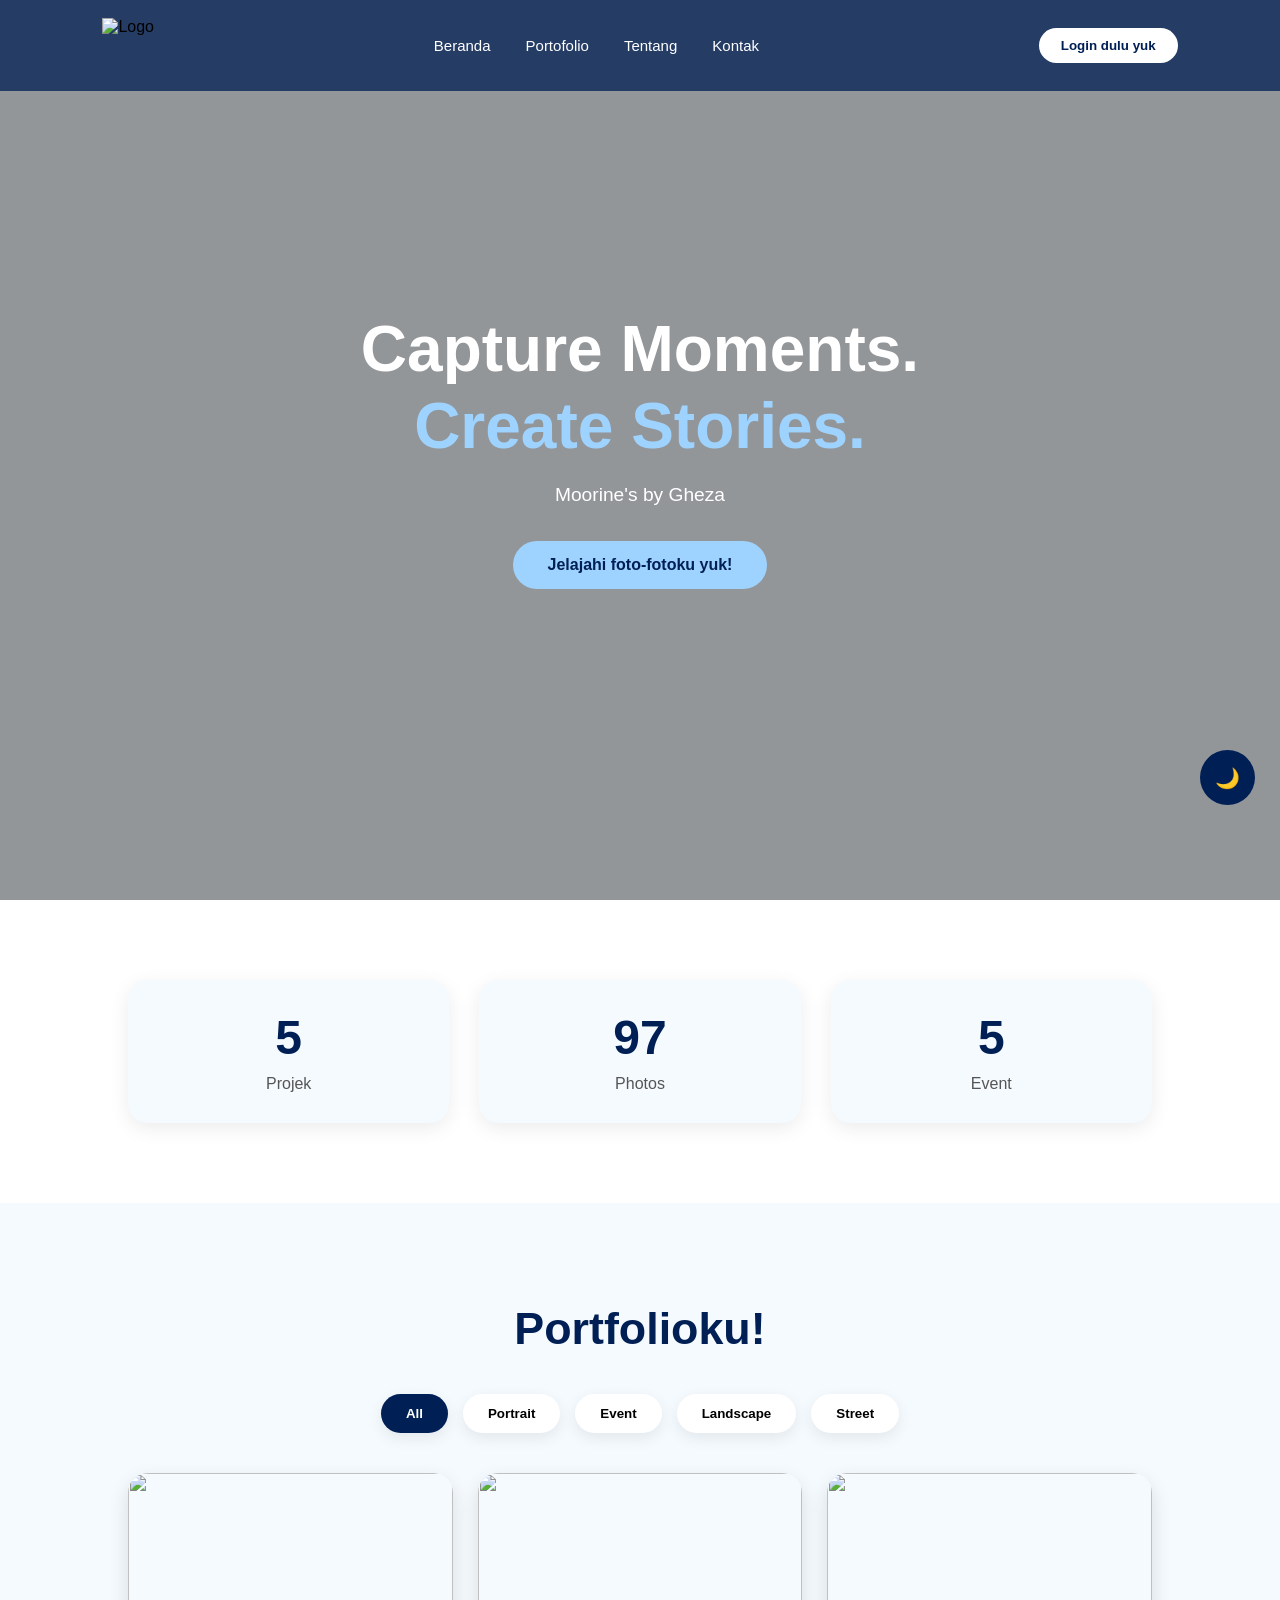
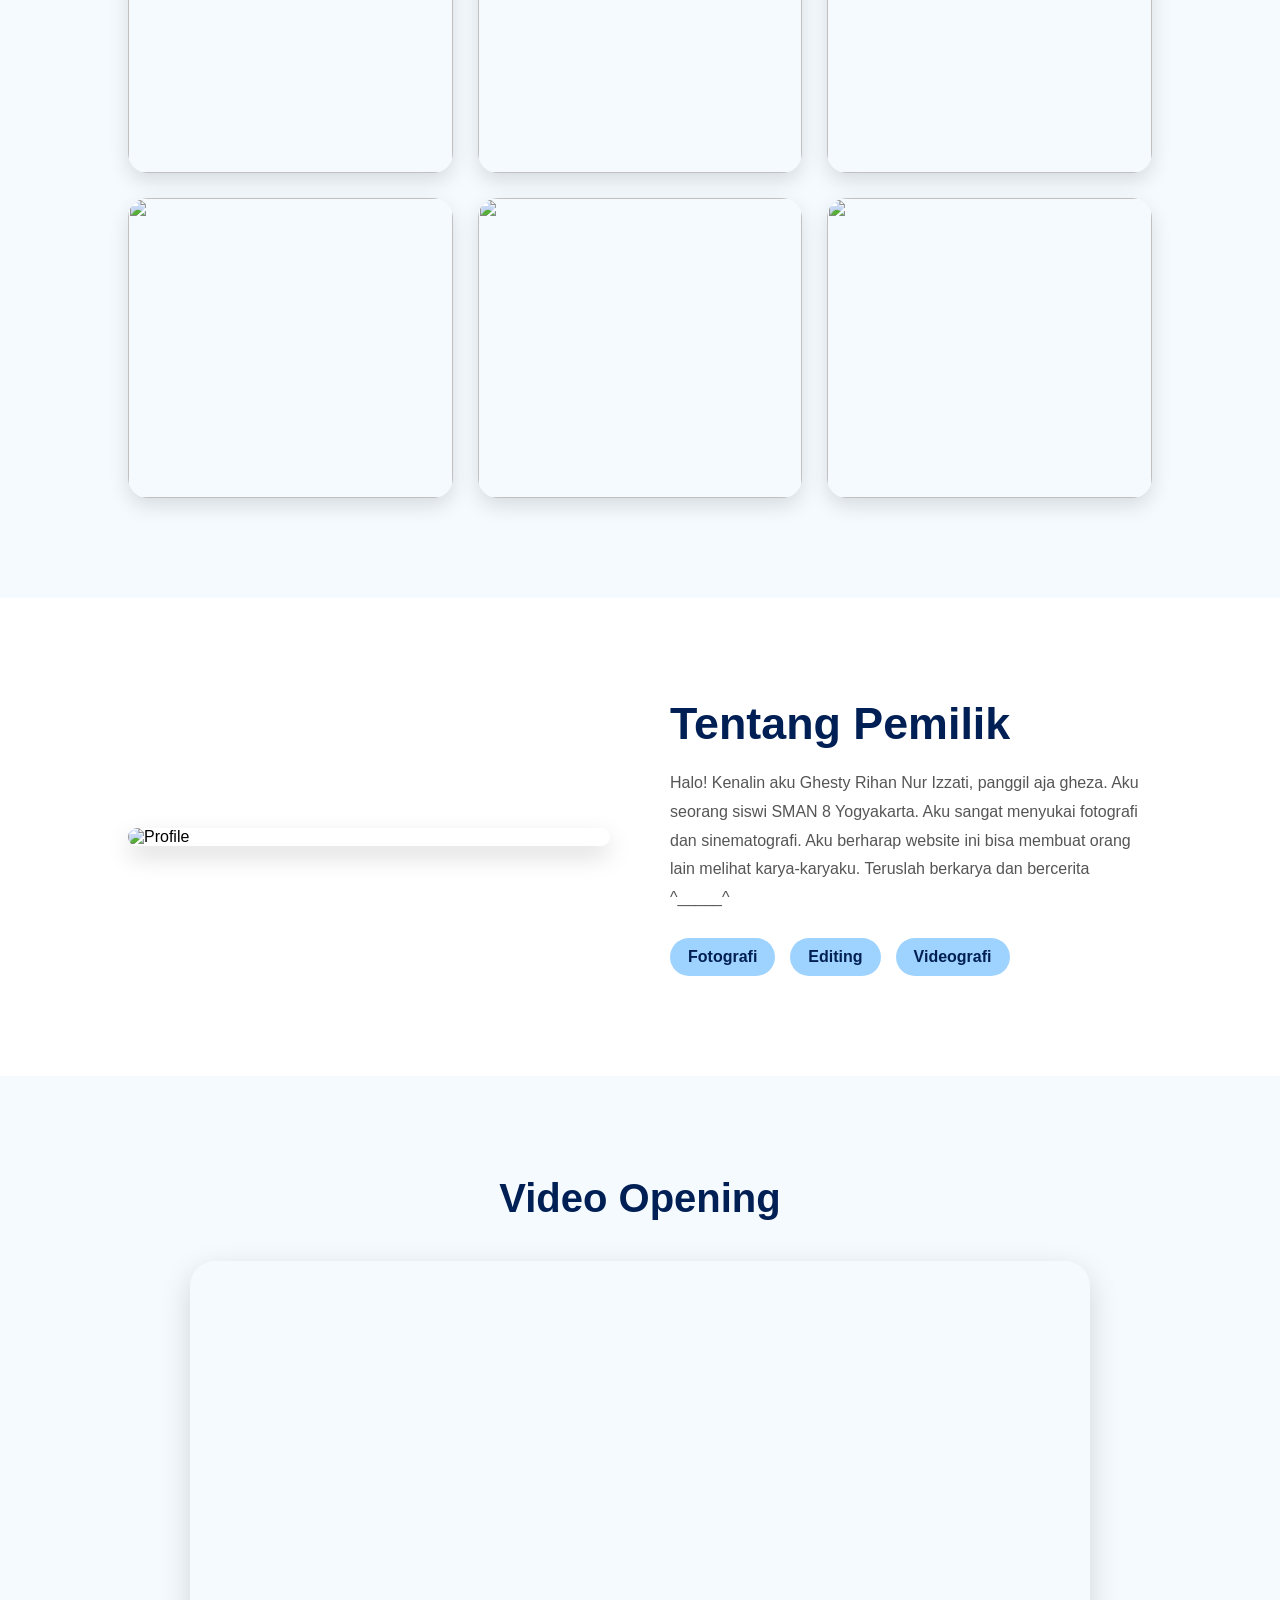
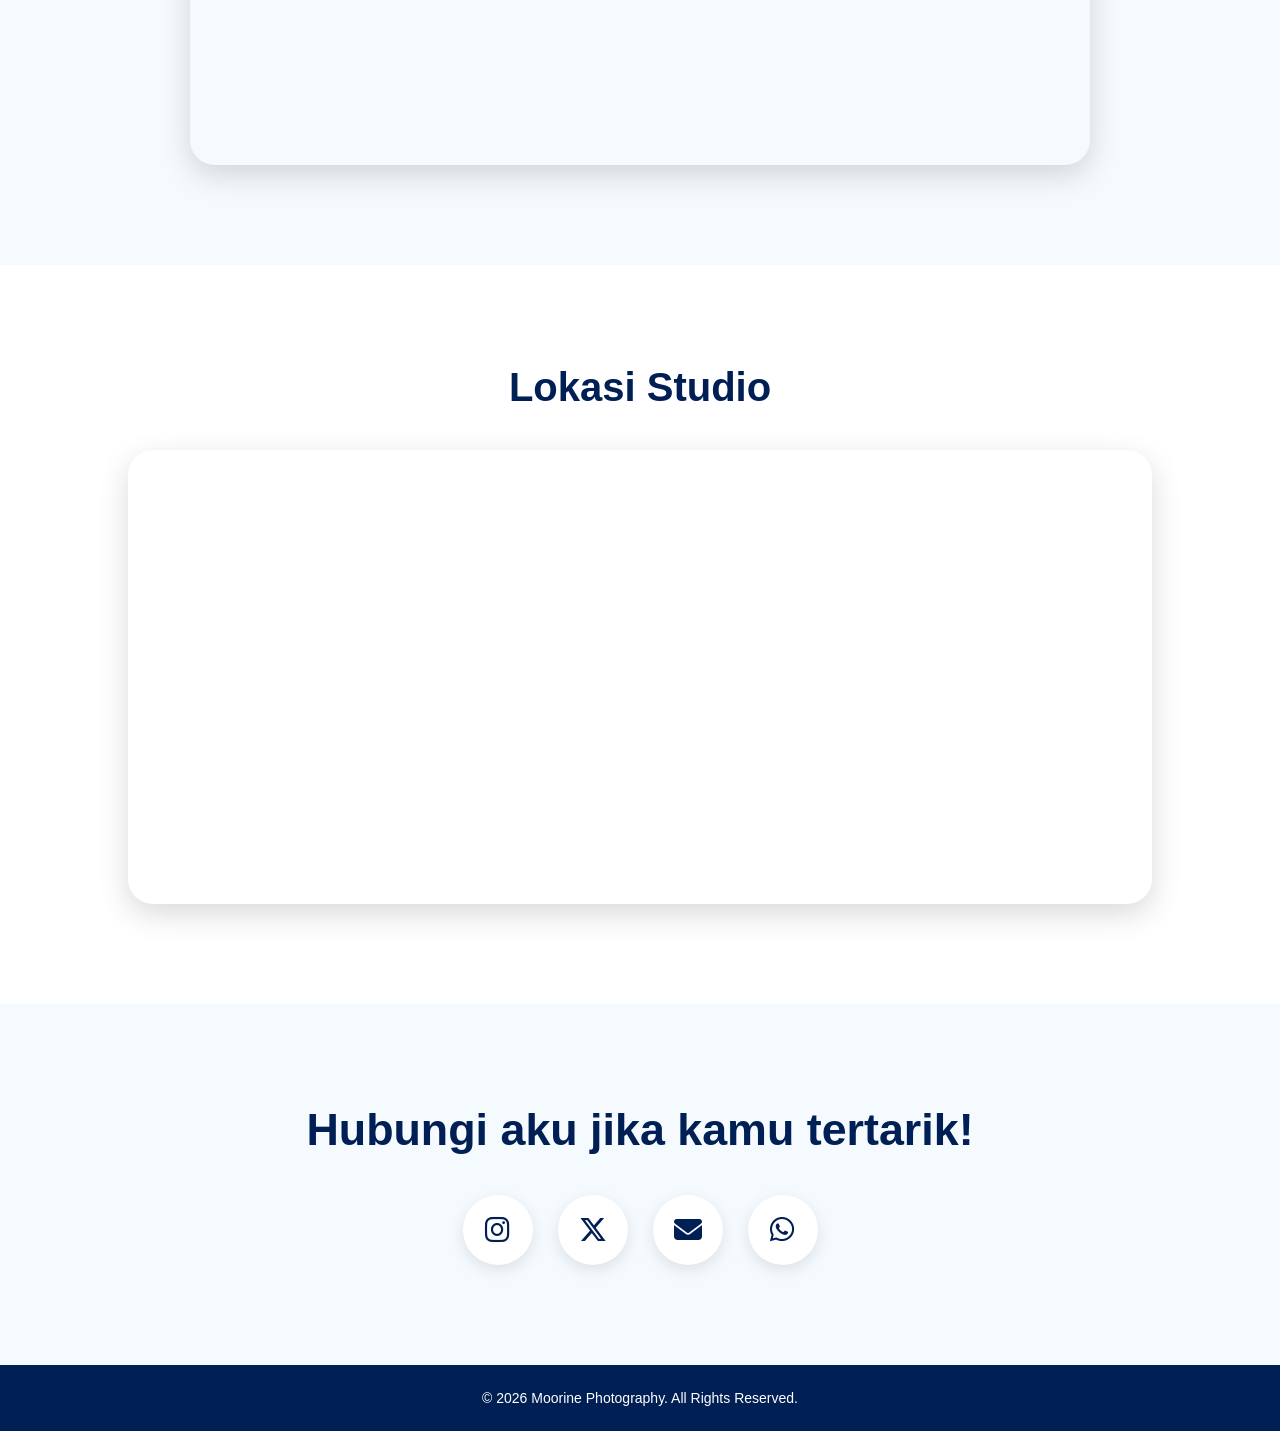
==== index.html @ 690220bd "Update index.html" ====
<!DOCTYPE html>
<html lang="id">

<head>

<meta charset="UTF-8">
<meta name="viewport" content="width=device-width, initial-scale=1.0">

<title>Moorine Photography Portfolio</title>

<link rel="stylesheet" href="style.css">

<link rel="stylesheet"
href="https://cdnjs.cloudflare.com/ajax/libs/font-awesome/6.5.1/css/all.min.css">

</head>

<body>

<!-- NAVBAR -->

<nav class="navbar">

    <div class="logo">

        <img src="assets/logo.png" alt="Logo">

    </div>

    <ul class="nav-links">

        <li><a href="#home">Beranda</a></li>
        <li><a href="#portfolio">Portofolio</a></li>
        <li><a href="#about">Tentang</a></li>
        <li><a href="#contact">Kontak</a></li>

    </ul>

    <div id="authArea">

        <button onclick="goLogin()" class="login-btn">
            Login dulu yuk
        </button>

    </div>

</nav>

<!-- HERO -->

<section id="home" class="hero">

    <div class="hero-overlay"></div>

    <div class="hero-content">

        <h1>
            Capture Moments.
            <span>Create Stories.</span>
        </h1>

        <p>
            Moorine's by Gheza
        </p>

        <a href="#portfolio" class="hero-btn">
            Jelajahi foto-fotoku yuk!
        </a>

    </div>

</section>

<!-- STATS -->

<section class="stats">

    <div class="stat-box">

        <h2 class="counter" data-target="5">
            5
        </h2>

        <p>Projek</p>

    </div>

    <div class="stat-box">

        <h2 class="counter" data-target="100">
            0
        </h2>

        <p>Photos</p>

    </div>

    <div class="stat-box">

        <h2 class="counter" data-target="5">
            0
        </h2>

        <p>Event</p>

    </div>

</section>

<!-- PORTFOLIO -->

<section id="portfolio" class="portfolio">

    <h2>Portfolioku!</h2>

    <div class="filter-buttons">

        <button class="filter-btn active">
            All
        </button>

        <button class="filter-btn">
            Portrait
        </button>

        <button class="filter-btn">
            Event
        </button>

        <button class="filter-btn">
            Landscape
        </button>

        <button class="filter-btn">
            Street
        </button>

    </div>

    <div class="gallery">

        <img src="assets/foto1.jpg" alt="">
        <img src="assets/foto2.jpg" alt="">
        <img src="assets/foto3.jpg" alt="">
        <img src="assets/foto4.jpg" alt="">
        <img src="assets/foto5.jpg" alt="">
        <img src="assets/foto6.jpg" alt="">

    </div>

</section>

<!-- ABOUT -->

<section id="about" class="about">

    <div class="about-image">

        <img src="assets/profile.jpg" alt="Profile">

    </div>

    <div class="about-content">

        <h2>Tentang Pemilik</h2>

        <p>
            Halo! Kenalin aku Ghesty Rihan Nur Izzati, panggil aja gheza. Aku seorang siswi SMAN 8 Yogyakarta. Aku sangat menyukai fotografi dan sinematografi. Aku berharap website ini bisa membuat orang lain melihat karya-karyaku. Teruslah berkarya dan bercerita ^_____^

        </p>

        <div class="skills">

            <span>Fotografi</span>
            <span>Editing</span>
            <span>Videografi</span>

        </div>

    </div>

</section>

<!-- VIDEO -->

<section class="youtube">

    <h2>Video Opening</h2>

    <div class="video-container">

        <iframe src="https://www.youtube.com/embed/SgK2XySnzjw?si=7cdfc1fZIxVfjutD"
        title="Youtube"
        allowfullscreen>
        </iframe>

    </div>

</section>

<!-- MAP -->

<section class="maps">

    <h2>Lokasi Studio</h2>

    <div class="map-container">

        <iframe
      src="https://www.google.com/maps/embed?pb=!1m18!1m12!1m3!1d3953.2736703508735!2d110.37793397357987!3d-7.76077377696367!2m3!1f0!2f0!3f0!3m2!1i1024!2i768!4f13.1!3m3!1m2!1s0x2e7a5985081fdbb3%3A0x64423251ddd8294c!2sDOSS%20Jogja!5e0!3m2!1sen!2sid!4v1779979077614!5m2!1sen!2sid"
      loading="lazy">
        </iframe>

    </div>

</section>

<!-- CONTACT -->

<section id="contact" class="contact">

    <h2>Hubungi aku jika kamu tertarik!</h2>

    <div class="social-links">

        <a href="https://instagram.com/ghes2z"
        target="_blank">

            <i class="fab fa-instagram"></i>

        </a>

        <a href="https://twitter.com/ghes2z"
        target="_blank">

            <i class="fab fa-x-twitter"></i>

        </a>

        <a href="mailto:gegeworks16@gmail.com">

            <i class="fas fa-envelope"></i>

        </a>

        <a href="https://wa.me/6285701761538"
        target="_blank">

            <i class="fab fa-whatsapp"></i>

        </a>

    </div>

</section>

<!-- FOOTER -->

<footer>

    <p>

        © 2026 Moorine Photography.
        All Rights Reserved.

    </p>

</footer>

<!-- LIGHTBOX -->

<div class="lightbox">

    <span class="close-lightbox">&times;</span>

    <img class="lightbox-img">

</div>

<script src="script.js"></script>
<script src="login/js/welcome.js"></script>

</body>
</html>
---- style.css ----
*{
margin:0;
padding:0;
box-sizing:border-box;
scroll-behavior:smooth;
font-family:'Poppins',sans-serif;
}

body{
background:#f5faff;
overflow-x:hidden;
}

img{
max-width:100%;
display:block;
}

a{
text-decoration:none;
}

ul{
list-style:none;
}


/* =========================
   NAVBAR
========================= */

.navbar{

position:fixed;

top:0;
left:0;

width:100%;

padding:18px 8%;

display:flex;
justify-content:space-between;
align-items:center;

z-index:1000;

background:rgba(0,31,84,.75);

backdrop-filter:blur(12px);

transition:.4s;

}

.navbar.scrolled{

background:#001f54;

box-shadow:
0 5px 20px rgba(0,0,0,.2);

}

.logo img{

height:55px;
width:auto;

}

.nav-links{

display:flex;
gap:35px;

}

.nav-links a{

color:white;
font-weight:500;
font-size:15px;

transition:.3s;

}

.nav-links a:hover{

color:#9fd3ff;

}

#authArea{

display:flex;
align-items:center;
gap:15px;

}

#userInfo{

color:white;
font-weight:600;

}

.login-btn,
.nav-cta{

padding:10px 22px;

border:none;
border-radius:30px;

cursor:pointer;

font-weight:600;

transition:.3s;

}

.login-btn{

background:white;
color:#001f54;

}

.login-btn:hover{

transform:translateY(-2px);

}

.nav-cta{

background:#ff4d4d;
color:white;

}

.hero{

height:100vh;

background:
linear-gradient(
rgba(0,0,0,.4),
rgba(0,0,0,.4)
),
url("assets/hero.jpg");

background-size:cover;
background-position:center;

display:flex;
justify-content:center;
align-items:center;

position:relative;

}

.hero-content{

text-align:center;
color:white;

max-width:800px;

padding:20px;

}

.hero-content h1{

font-size:4rem;

line-height:1.2;

margin-bottom:20px;

}

.hero-content h1 span{

color:#9fd3ff;

}

.hero-content p{

font-size:1.2rem;

margin-bottom:35px;

}

.hero-btn{

display:inline-block;

padding:15px 35px;

background:#9fd3ff;

color:#001f54;

border-radius:40px;

font-weight:700;

transition:.3s;

}

.hero-btn:hover{

transform:translateY(-5px);

box-shadow:
0 10px 25px rgba(0,0,0,.2);

}


/* =========================
   STATS
========================= */

.stats{

display:grid;

grid-template-columns:
repeat(3,1fr);

gap:30px;

padding:80px 10%;

background:white;

}

.stat-box{

text-align:center;

padding:30px;

border-radius:20px;

background:#f5faff;

box-shadow:
0 5px 20px rgba(0,0,0,.08);

}

.stat-box h2{

font-size:3rem;

color:#001f54;

margin-bottom:10px;

}

.stat-box p{

color:#555;

font-weight:500;

}

/* =========================
   PORTFOLIO
========================= */

.portfolio{

padding:100px 10%;

background:#f5faff;

}

.portfolio h2{

text-align:center;

font-size:2.8rem;

color:#001f54;

margin-bottom:40px;

}

.filter-buttons{

display:flex;

justify-content:center;
flex-wrap:wrap;

gap:15px;

margin-bottom:40px;

}

.filter-btn{

padding:12px 25px;

border:none;

border-radius:30px;

background:white;

cursor:pointer;

font-weight:600;

box-shadow:
0 5px 15px rgba(0,0,0,.08);

transition:.3s;

}

.filter-btn:hover,
.filter-btn.active{

background:#001f54;

color:white;

}

.gallery{

display:grid;

grid-template-columns:
repeat(auto-fit,minmax(280px,1fr));

gap:25px;

}

.gallery img{

width:100%;

height:300px;

object-fit:cover;

border-radius:20px;

cursor:pointer;

transition:.4s;

box-shadow:
0 8px 20px rgba(0,0,0,.12);

}

.gallery img:hover{

transform:
scale(1.05);

}


/* =========================
   ABOUT
========================= */

.about{

padding:100px 10%;

display:grid;

grid-template-columns:
1fr 1fr;

gap:60px;

align-items:center;

background:white;

}

.about-image img{

border-radius:25px;

box-shadow:
0 10px 25px rgba(0,0,0,.15);

}

.about-content h2{

font-size:2.8rem;

color:#001f54;

margin-bottom:20px;

}

.about-content p{

line-height:1.8;

color:#555;

margin-bottom:25px;

}

.skills{

display:flex;

flex-wrap:wrap;

gap:15px;

}

.skills span{

padding:10px 18px;

border-radius:25px;

background:#9fd3ff;

color:#001f54;

font-weight:600;

}


/* =========================
   YOUTUBE
========================= */

.youtube{

padding:100px 10%;

background:#f5faff;

text-align:center;

}

.youtube h2{

font-size:2.5rem;

color:#001f54;

margin-bottom:40px;

}

.video-container{

max-width:900px;

margin:auto;

overflow:hidden;

border-radius:25px;

box-shadow:
0 10px 30px rgba(0,0,0,.15);

}

.video-container iframe{

width:100%;

height:500px;

border:none;

}


/* =========================
   MAPS
========================= */

.maps{

padding:100px 10%;

background:white;

text-align:center;

}

.maps h2{

font-size:2.5rem;

color:#001f54;

margin-bottom:40px;

}

.map-container{

overflow:hidden;

border-radius:25px;

box-shadow:
0 10px 30px rgba(0,0,0,.15);

}

.map-container iframe{

width:100%;

height:450px;

border:none;

}

/* =========================
   CONTACT
========================= */

.contact{

padding:100px 10%;

background:#f5faff;

text-align:center;

}

.contact h2{

font-size:2.8rem;

color:#001f54;

margin-bottom:40px;

}

.social-links{

display:flex;

justify-content:center;

flex-wrap:wrap;

gap:25px;

}

.social-links a{

width:70px;
height:70px;

display:flex;
justify-content:center;
align-items:center;

font-size:28px;

border-radius:50%;

background:white;

color:#001f54;

box-shadow:
0 5px 15px rgba(0,0,0,.1);

transition:.3s;

}

.social-links a:hover{

transform:
translateY(-8px);

background:#001f54;

color:white;

}


/* =========================
   FOOTER
========================= */

footer{

background:#001f54;

padding:25px;

text-align:center;

color:white;

font-size:14px;

}


/* =========================
   LIGHTBOX
========================= */

.lightbox{

position:fixed;

top:0;
left:0;

width:100%;
height:100%;

background:
rgba(0,0,0,.95);

display:none;

justify-content:center;
align-items:center;

z-index:99999;

padding:20px;

}

.lightbox.active{

display:flex;

}

.lightbox-img{

max-width:90%;

max-height:90%;

border-radius:20px;

box-shadow:
0 10px 30px rgba(0,0,0,.5);

}

.close-lightbox{

position:absolute;

top:25px;
right:40px;

font-size:50px;

color:white;

cursor:pointer;

}


/* =========================
   SCROLL ANIMATION
========================= */

.hidden{

opacity:0;

transform:
translateY(60px);

transition:1s;

}

.show{

opacity:1;

transform:
translateY(0);

}


/* =========================
   DARK MODE
========================= */

.dark-mode{

background:#0b1220;

color:white;

}

.dark-mode .portfolio,
.dark-mode .contact,
.dark-mode .youtube{

background:#101827;

}

.dark-mode .about,
.dark-mode .maps{

background:#0f172a;

}

.dark-mode .stat-box,
.dark-mode .filter-btn,
.dark-mode .social-links a{

background:#1e293b;

color:white;

}

.dark-mode footer{

background:#020617;

}


/* =========================
   RESPONSIVE TABLET
========================= */

@media(max-width:992px){

.about{

grid-template-columns:1fr;

text-align:center;

}

.hero-content h1{

font-size:3rem;

}

.stats{

grid-template-columns:1fr;

}

}


/* =========================
   RESPONSIVE MOBILE
========================= */

@media(max-width:768px){

.navbar{

padding:15px 5%;

flex-direction:column;

gap:15px;

}

.nav-links{

flex-wrap:wrap;

justify-content:center;

gap:15px;

}

.hero-content h1{

font-size:2.3rem;

}

.hero-content p{

font-size:1rem;

}

.portfolio h2,
.about-content h2,
.youtube h2,
.maps h2,
.contact h2{

font-size:2rem;

}

.video-container iframe{

height:250px;

}

.map-container iframe{

height:250px;

}

.gallery{

grid-template-columns:1fr;

}

.social-links a{

width:60px;
height:60px;
font-size:22px;

}

}

.back-to-top{
  
position:fixed;
bottom:25px;
right:25px;
width:55px;
height:55px;
border:none;
border-radius:50%;
background:#001f54;
color:white;
font-size:22px;
cursor:pointer;
display:none;
z-index:999;
box-shadow:
0 5px 15px rgba(0,0,0,.2);

}

.back-to-top.show-btn{
  
display:block;

}
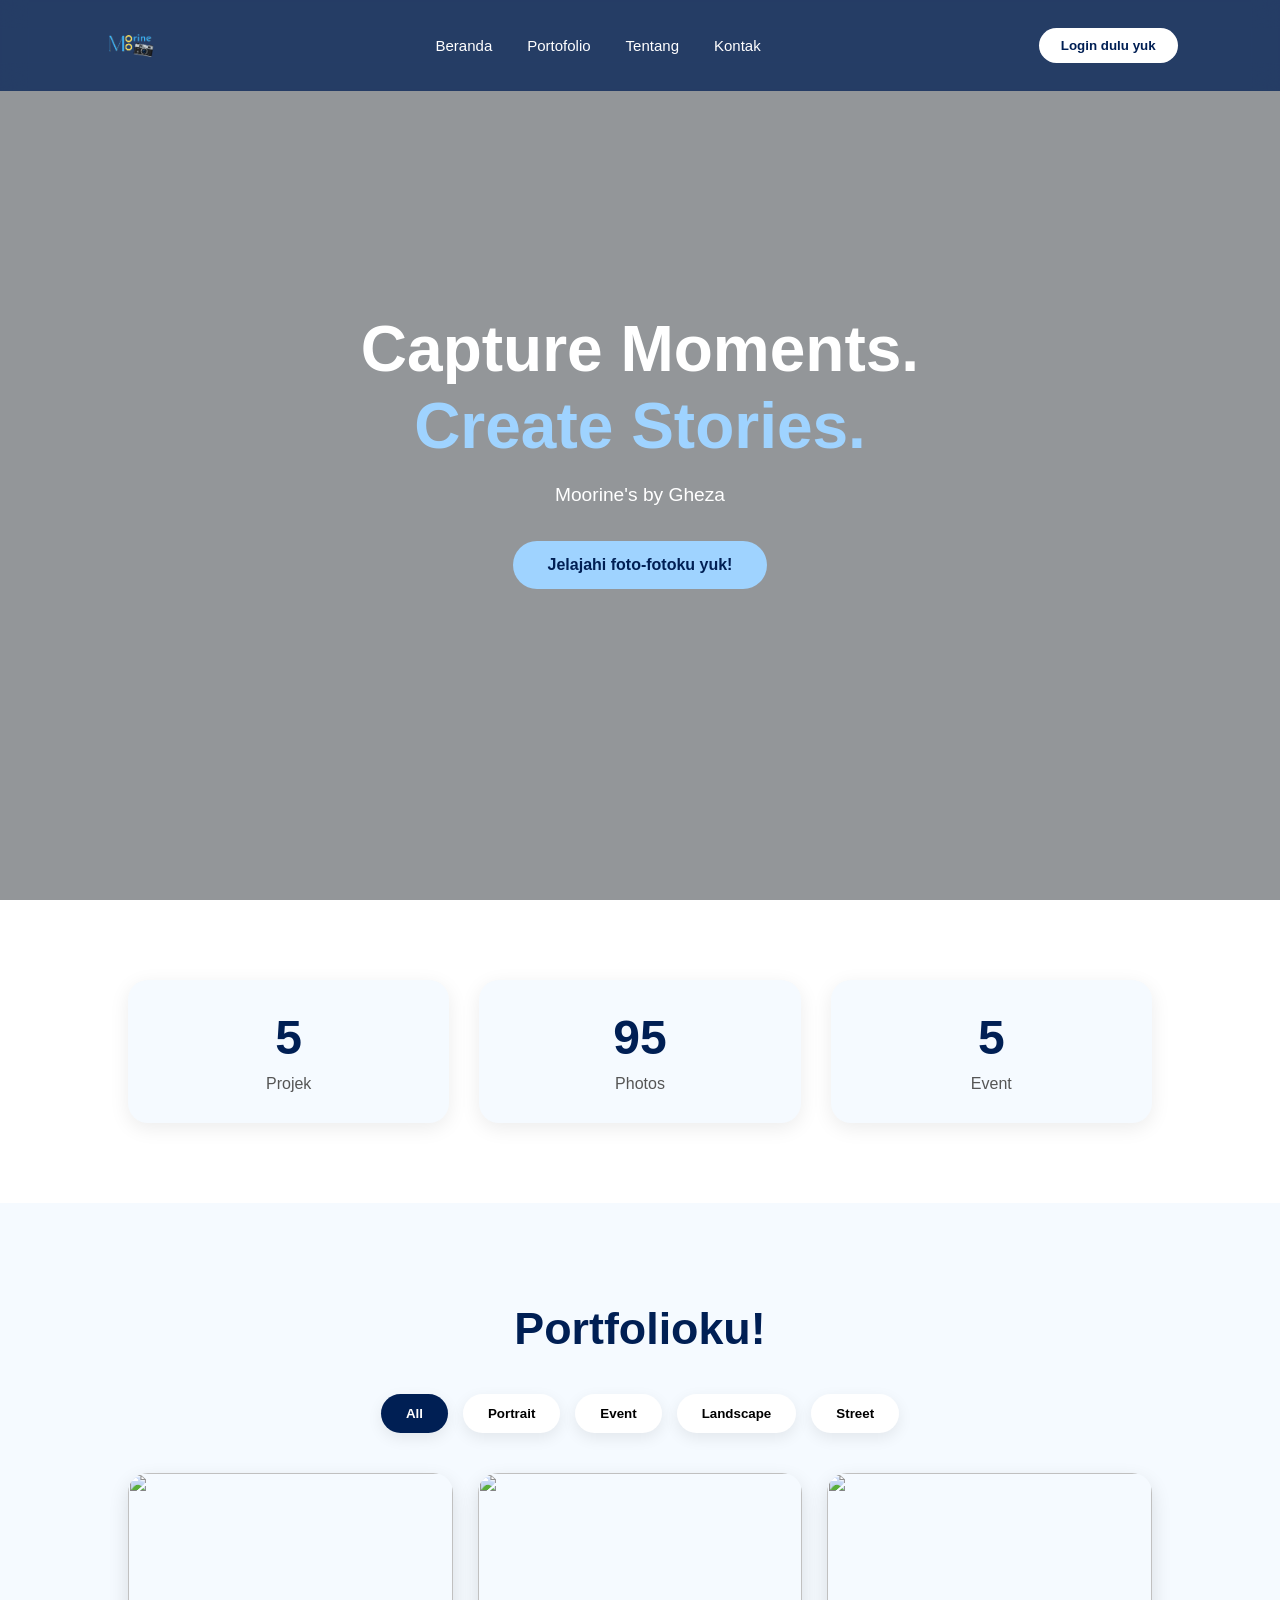
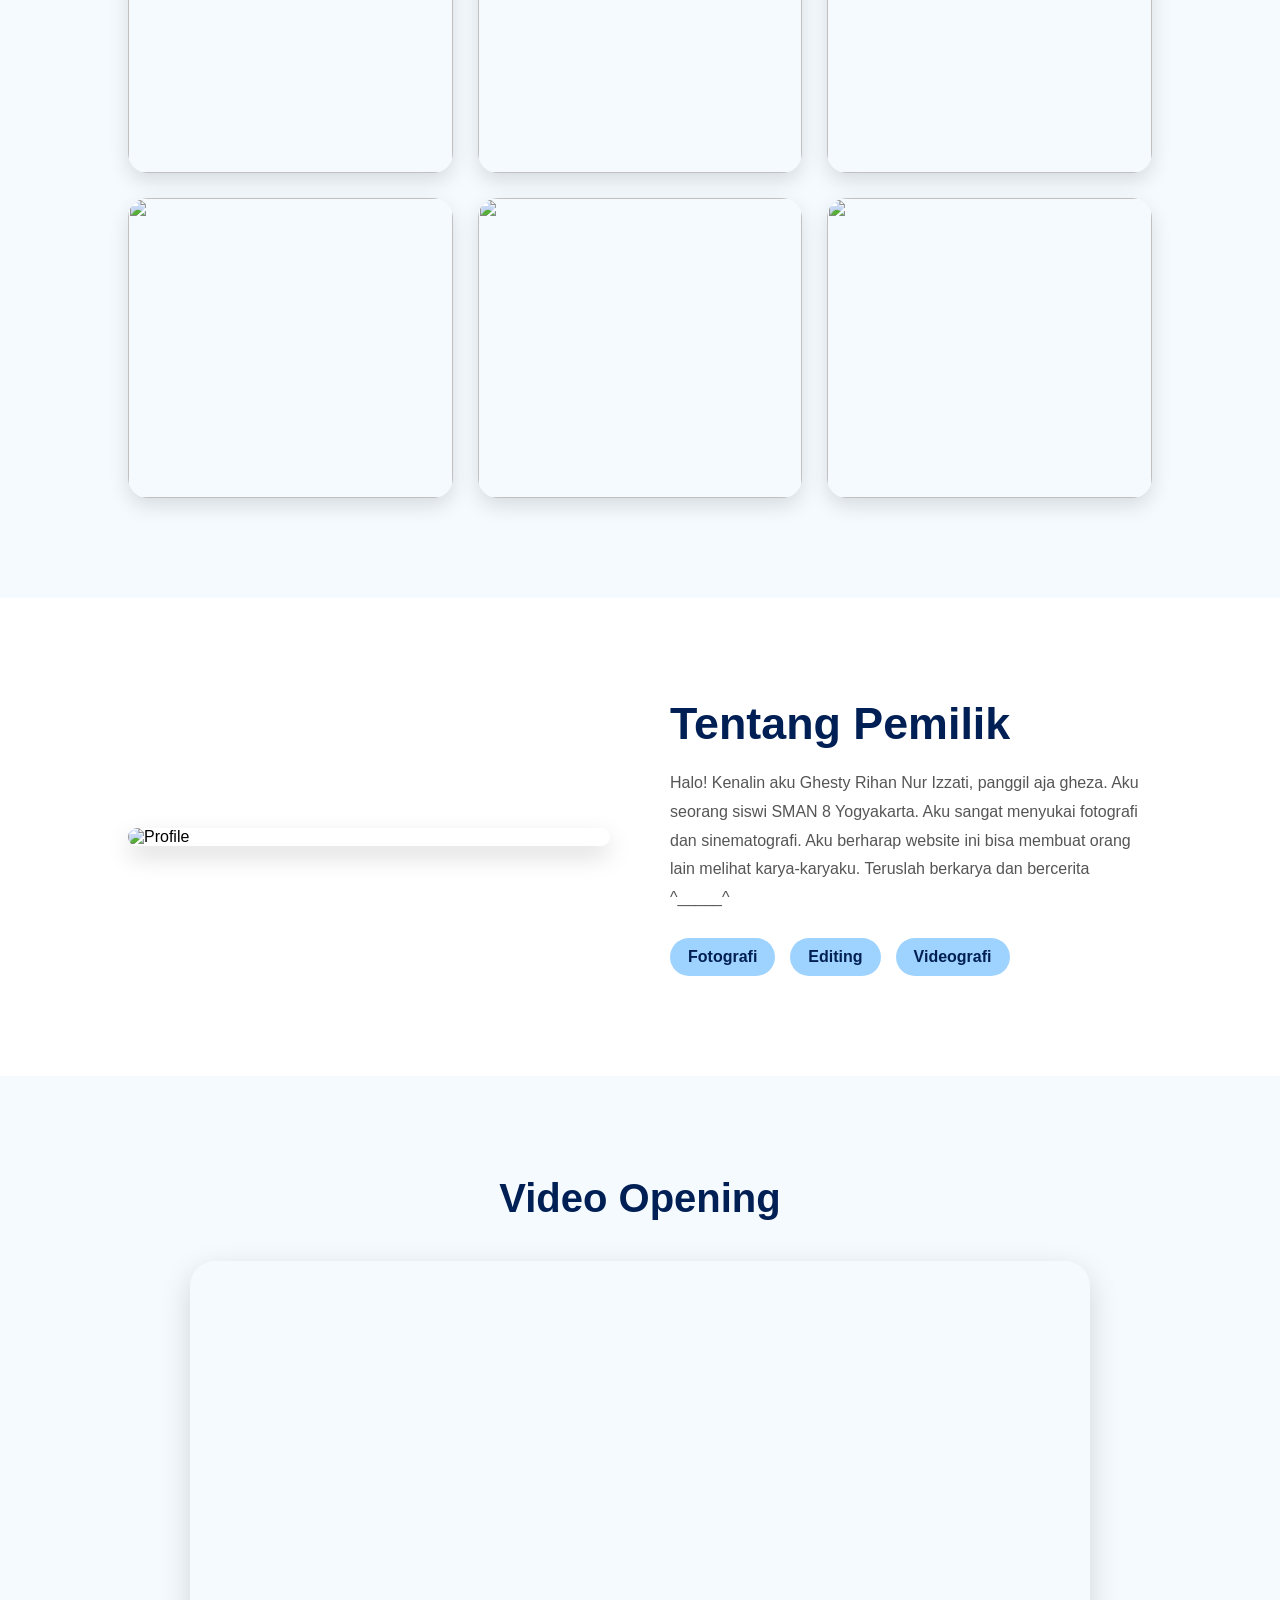
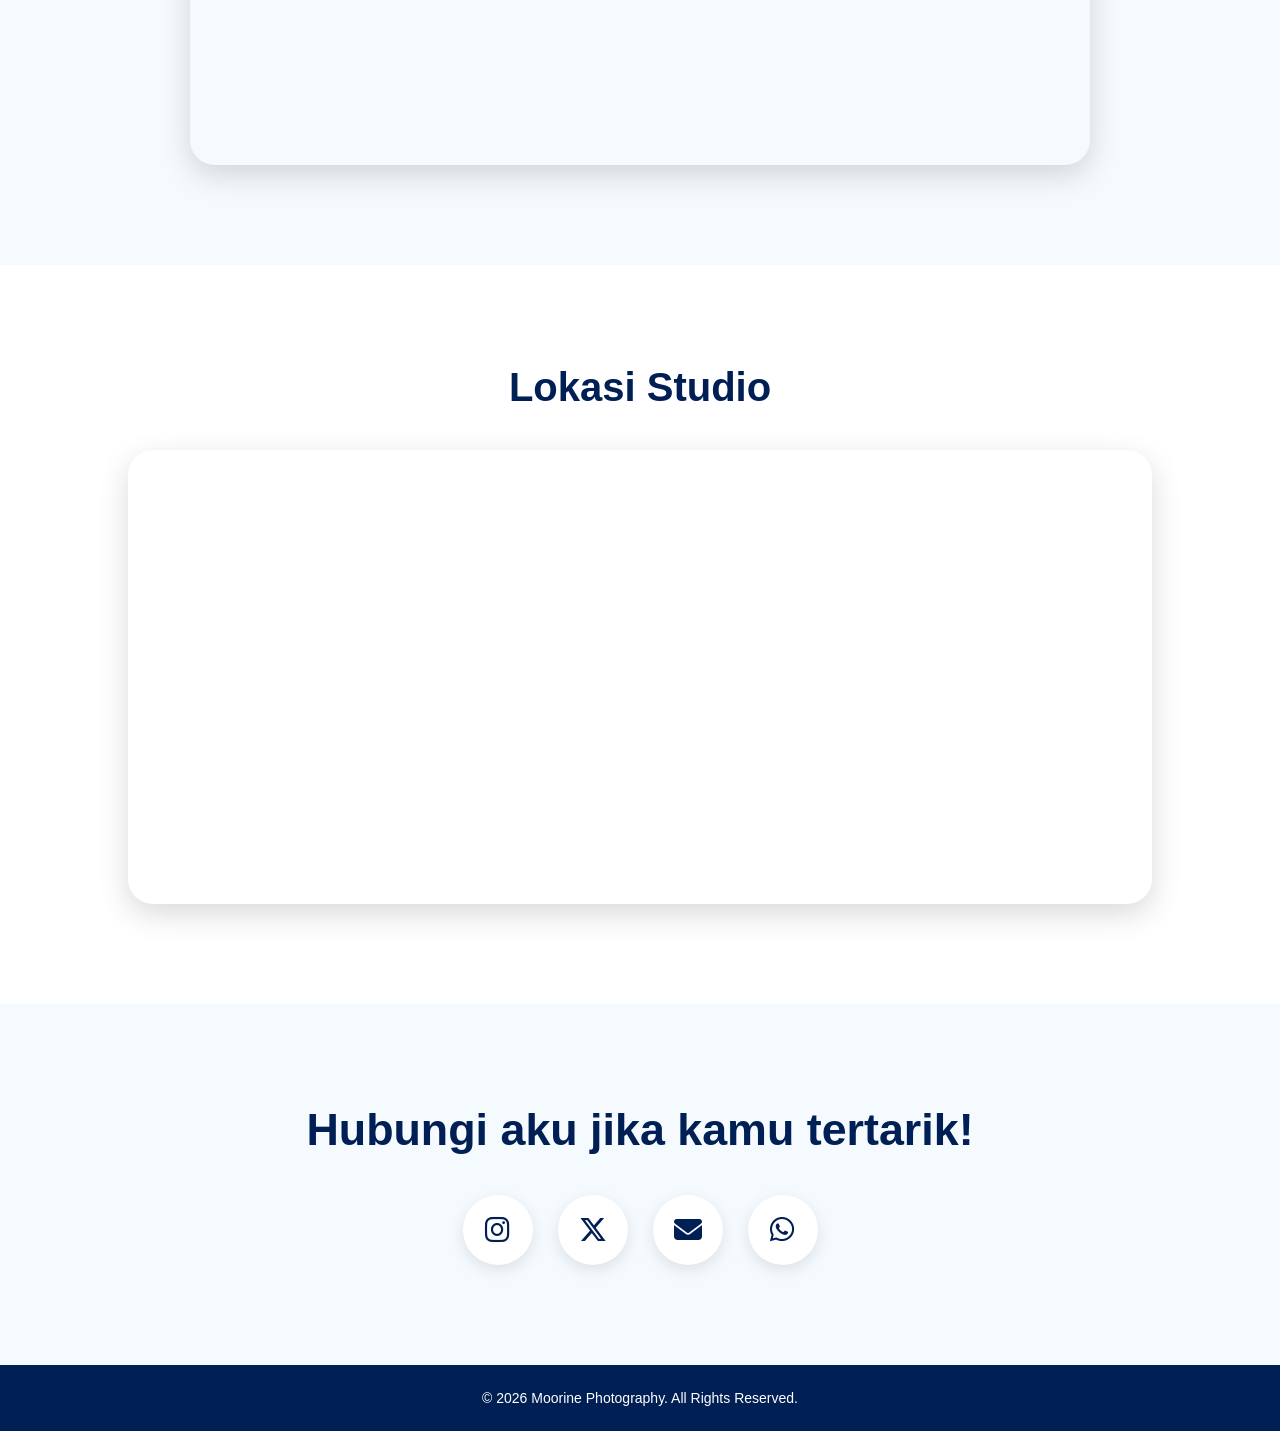
==== commit c9d65bd2: "Update index.html" ====
--- a/index.html
+++ b/index.html
@@ -23,7 +23,7 @@
 
     <div class="logo">
 
-        <img src="assets/logo.png" alt="Logo">
+        <img src="assets/M_20260606_023817_0000.png" alt="Logo">
 
     </div>
 
--- a/style.css
+++ b/style.css
@@ -909,3 +909,92 @@
 display:block;
 
 }
+
+/* =========================
+   DARK MODE FIX
+========================= */
+
+.dark-mode{
+background:#0b1220;
+}
+
+.dark-mode h1,
+.dark-mode h2,
+.dark-mode h3{
+color:#ffffff;
+}
+
+.dark-mode p{
+color:#d1d5db;
+}
+
+.dark-mode .portfolio,
+.dark-mode .contact,
+.dark-mode .youtube{
+background:#101827;
+}
+
+.dark-mode .about,
+.dark-mode .maps{
+background:#0f172a;
+}
+
+.dark-mode .portfolio h2,
+.dark-mode .youtube h2,
+.dark-mode .maps h2,
+.dark-mode .contact h2,
+.dark-mode .about h2{
+color:white;
+}
+
+.dark-mode .about-content p{
+color:#cbd5e1;
+}
+
+.dark-mode .skills span{
+background:#1e3a8a;
+color:white;
+}
+
+.dark-mode .stat-box{
+background:#1e293b;
+}
+
+.dark-mode .stat-box h2{
+color:#93c5fd;
+}
+
+.dark-mode .stat-box p{
+color:#e5e7eb;
+}
+
+.dark-mode .filter-btn{
+background:#1e293b;
+color:white;
+}
+
+.dark-mode .filter-btn.active{
+background:#3b82f6;
+}
+
+.dark-mode .social-links a{
+background:#1e293b;
+color:white;
+}
+
+.dark-mode .nav-links a{
+color:white;
+}
+
+.dark-mode footer{
+background:#020617;
+}
+
+body,
+section,
+footer,
+.stat-box,
+.filter-btn,
+.social-links a{
+transition:.3s;
+}
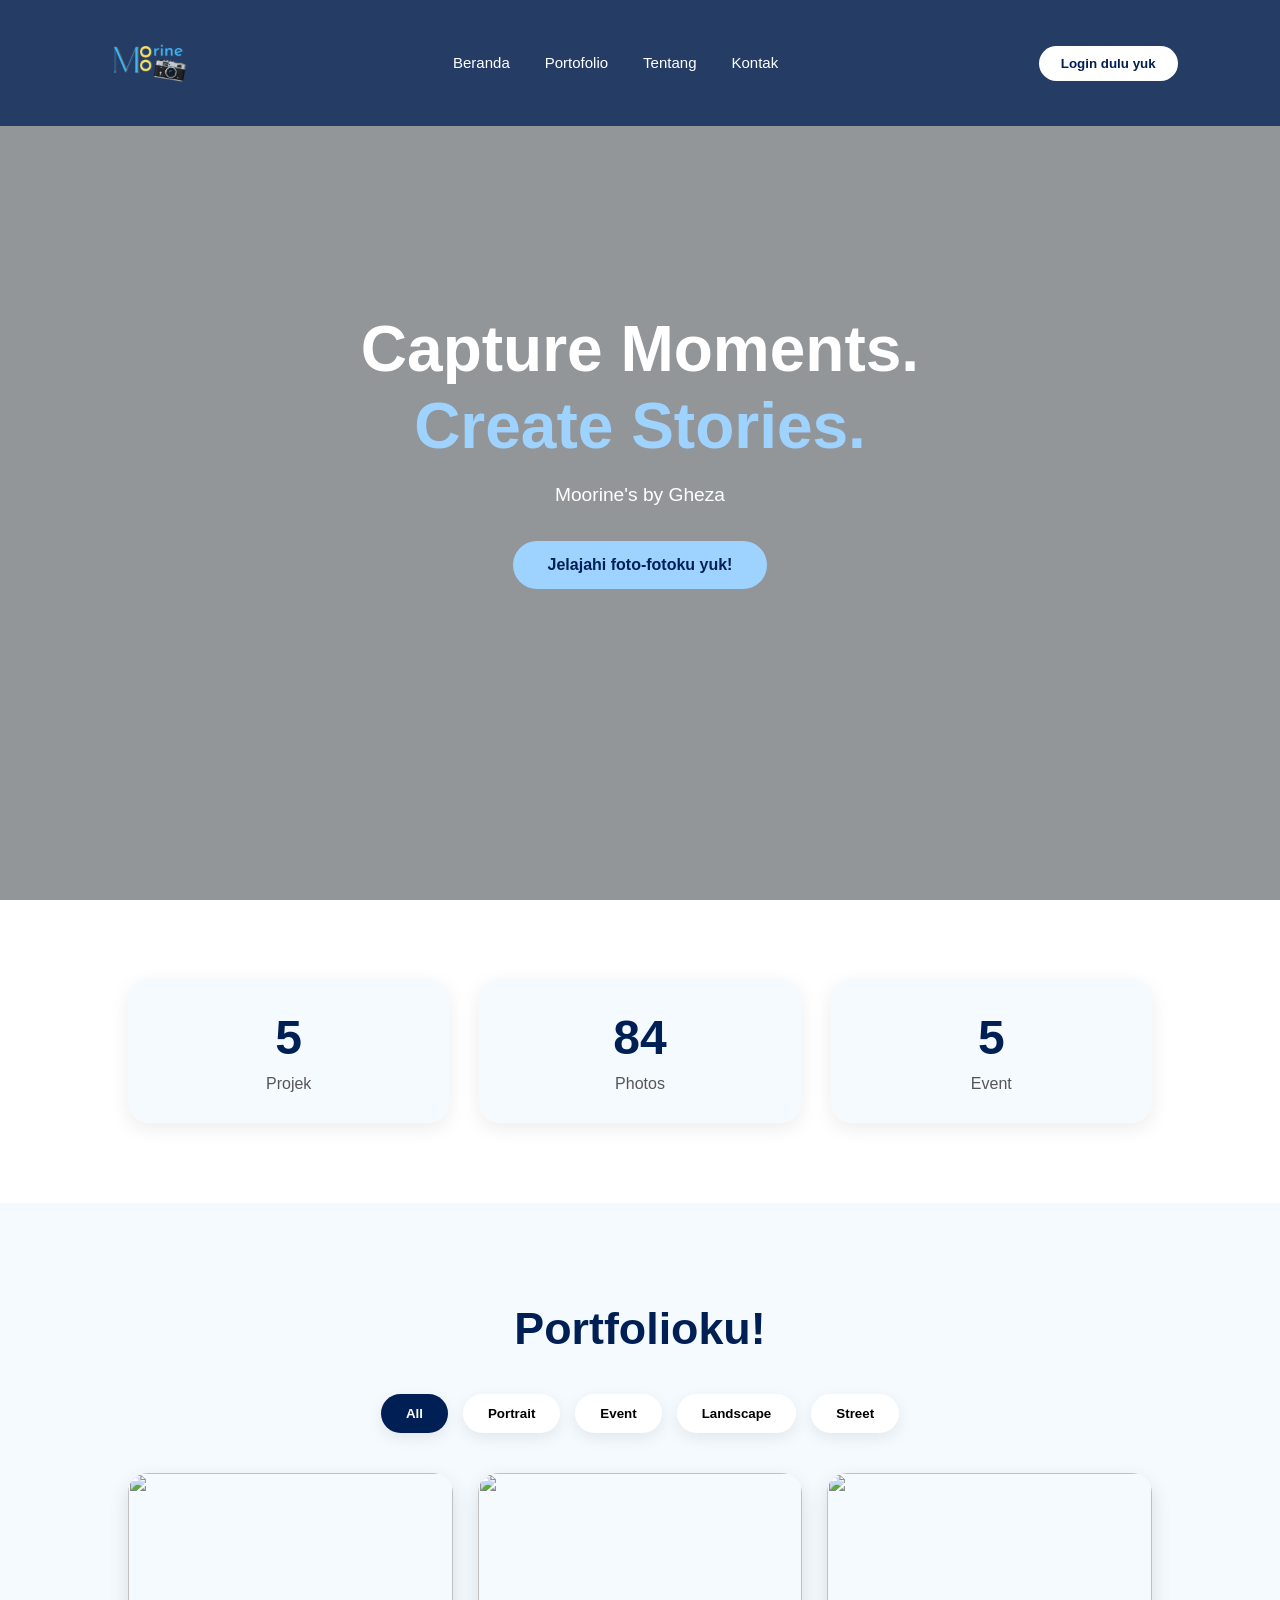
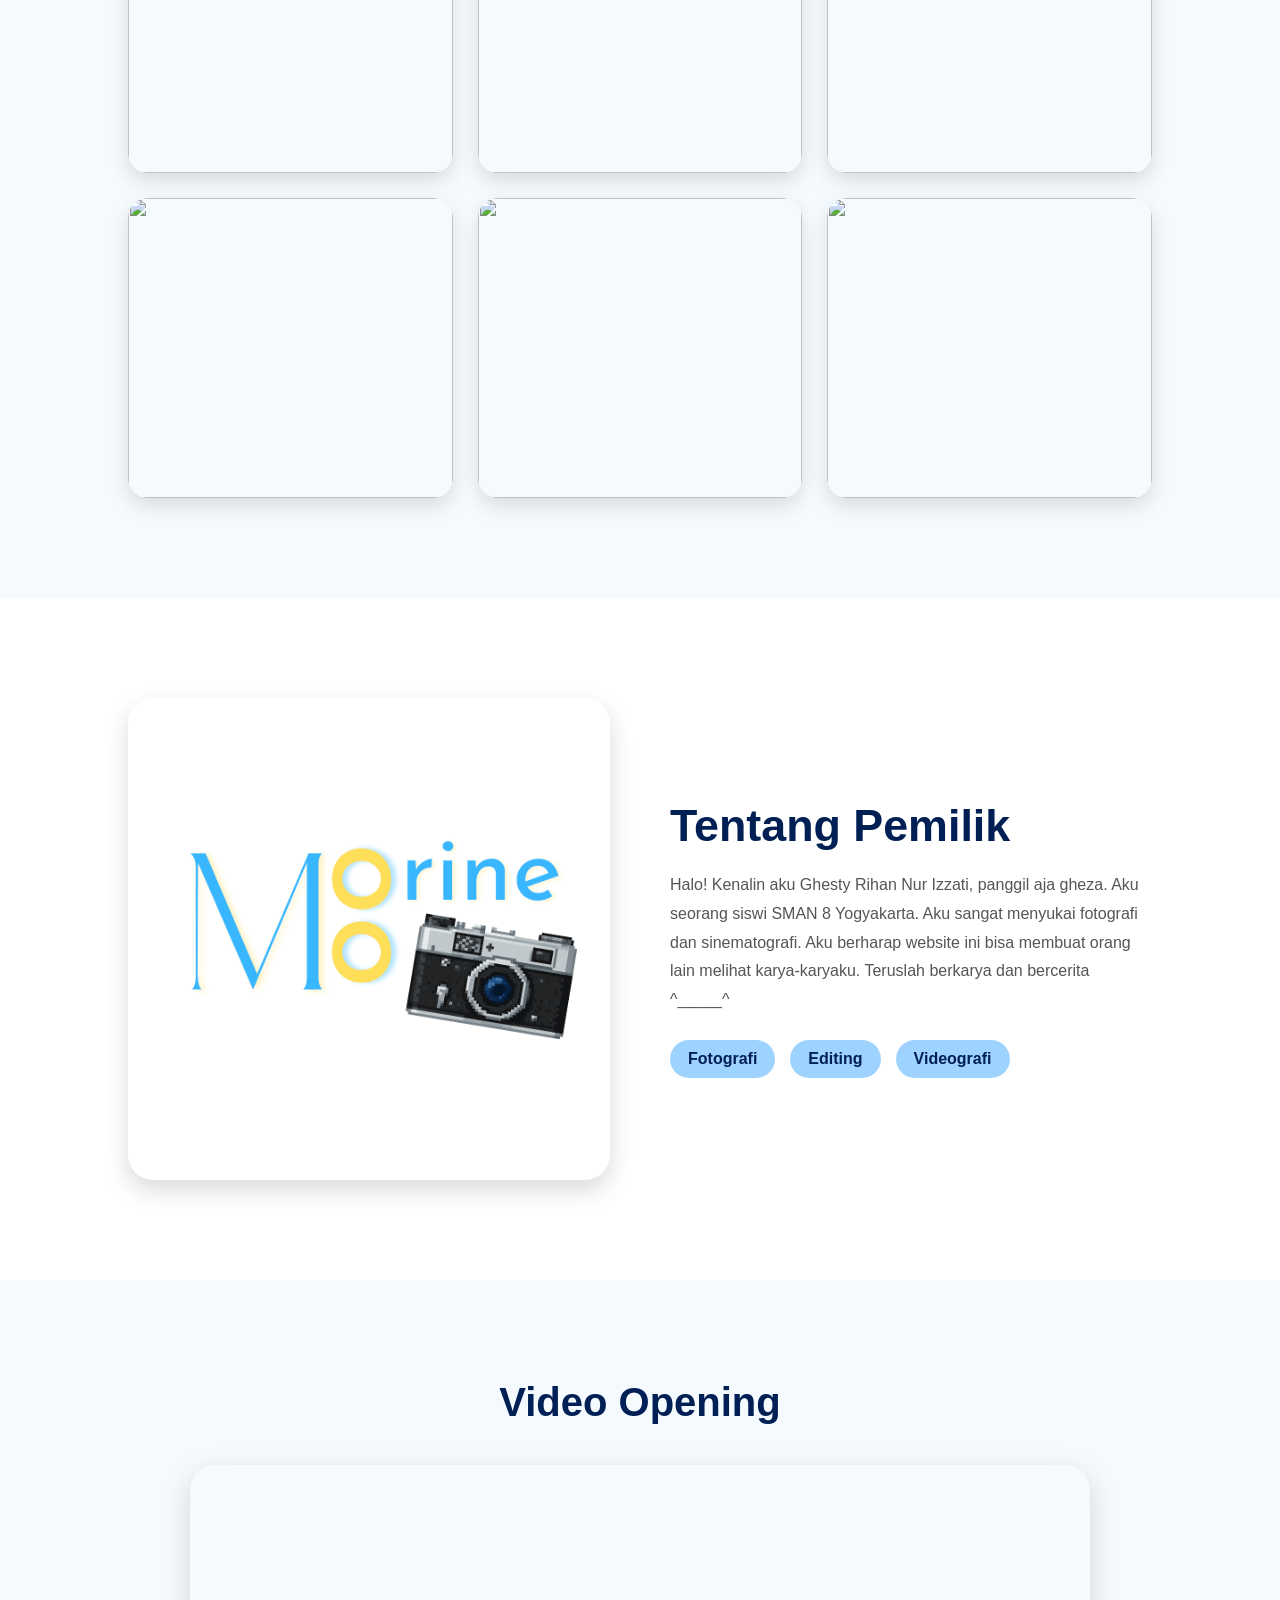
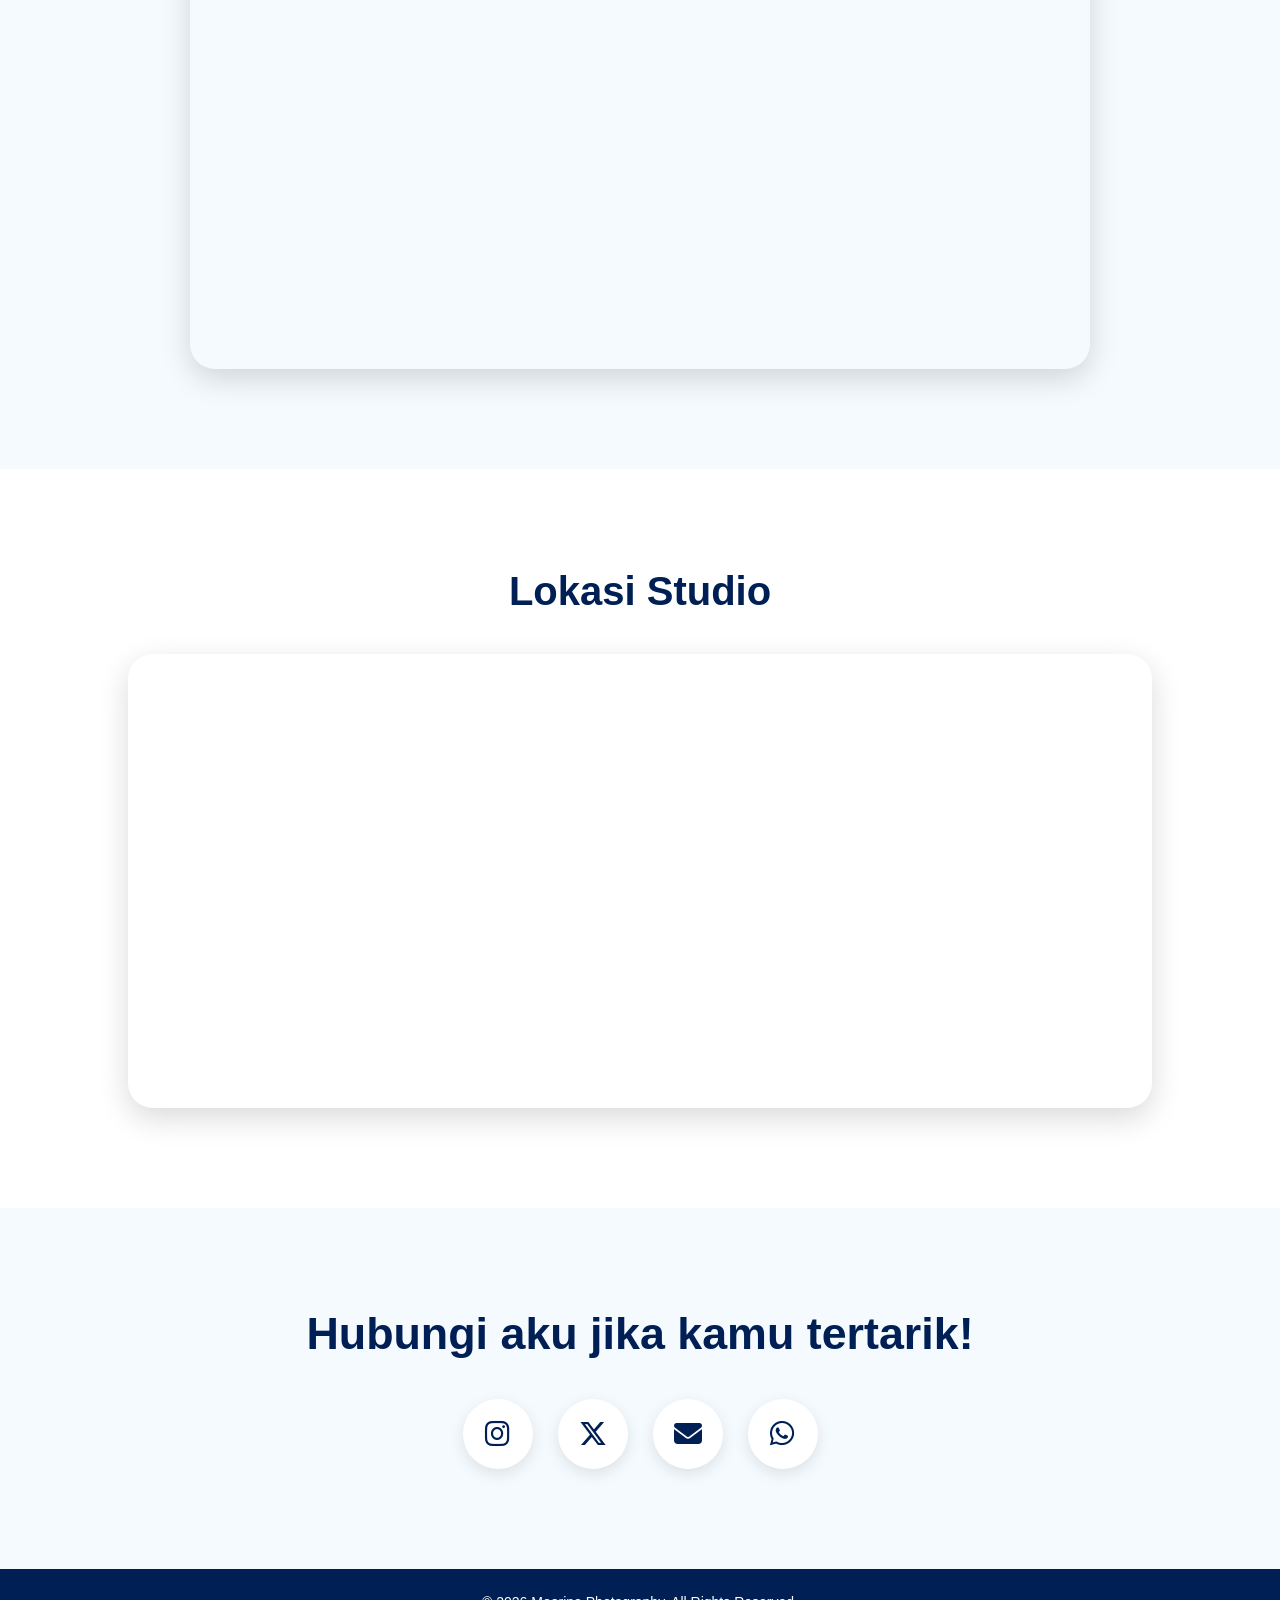
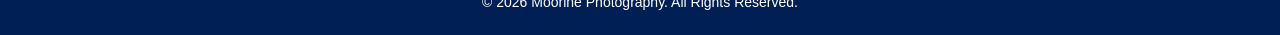
==== commit d171fad3: "Update index.html" ====
--- a/index.html
+++ b/index.html
@@ -156,7 +156,7 @@
 
     <div class="about-image">
 
-        <img src="assets/profile.jpg" alt="Profile">
+        <img src="assets/M_20260606_023817_0000.png" alt="Profile">
 
     </div>
 
--- a/style.css
+++ b/style.css
@@ -65,7 +65,7 @@
 
 .logo img{
 
-height:55px;
+height:90px;
 width:auto;
 
 }
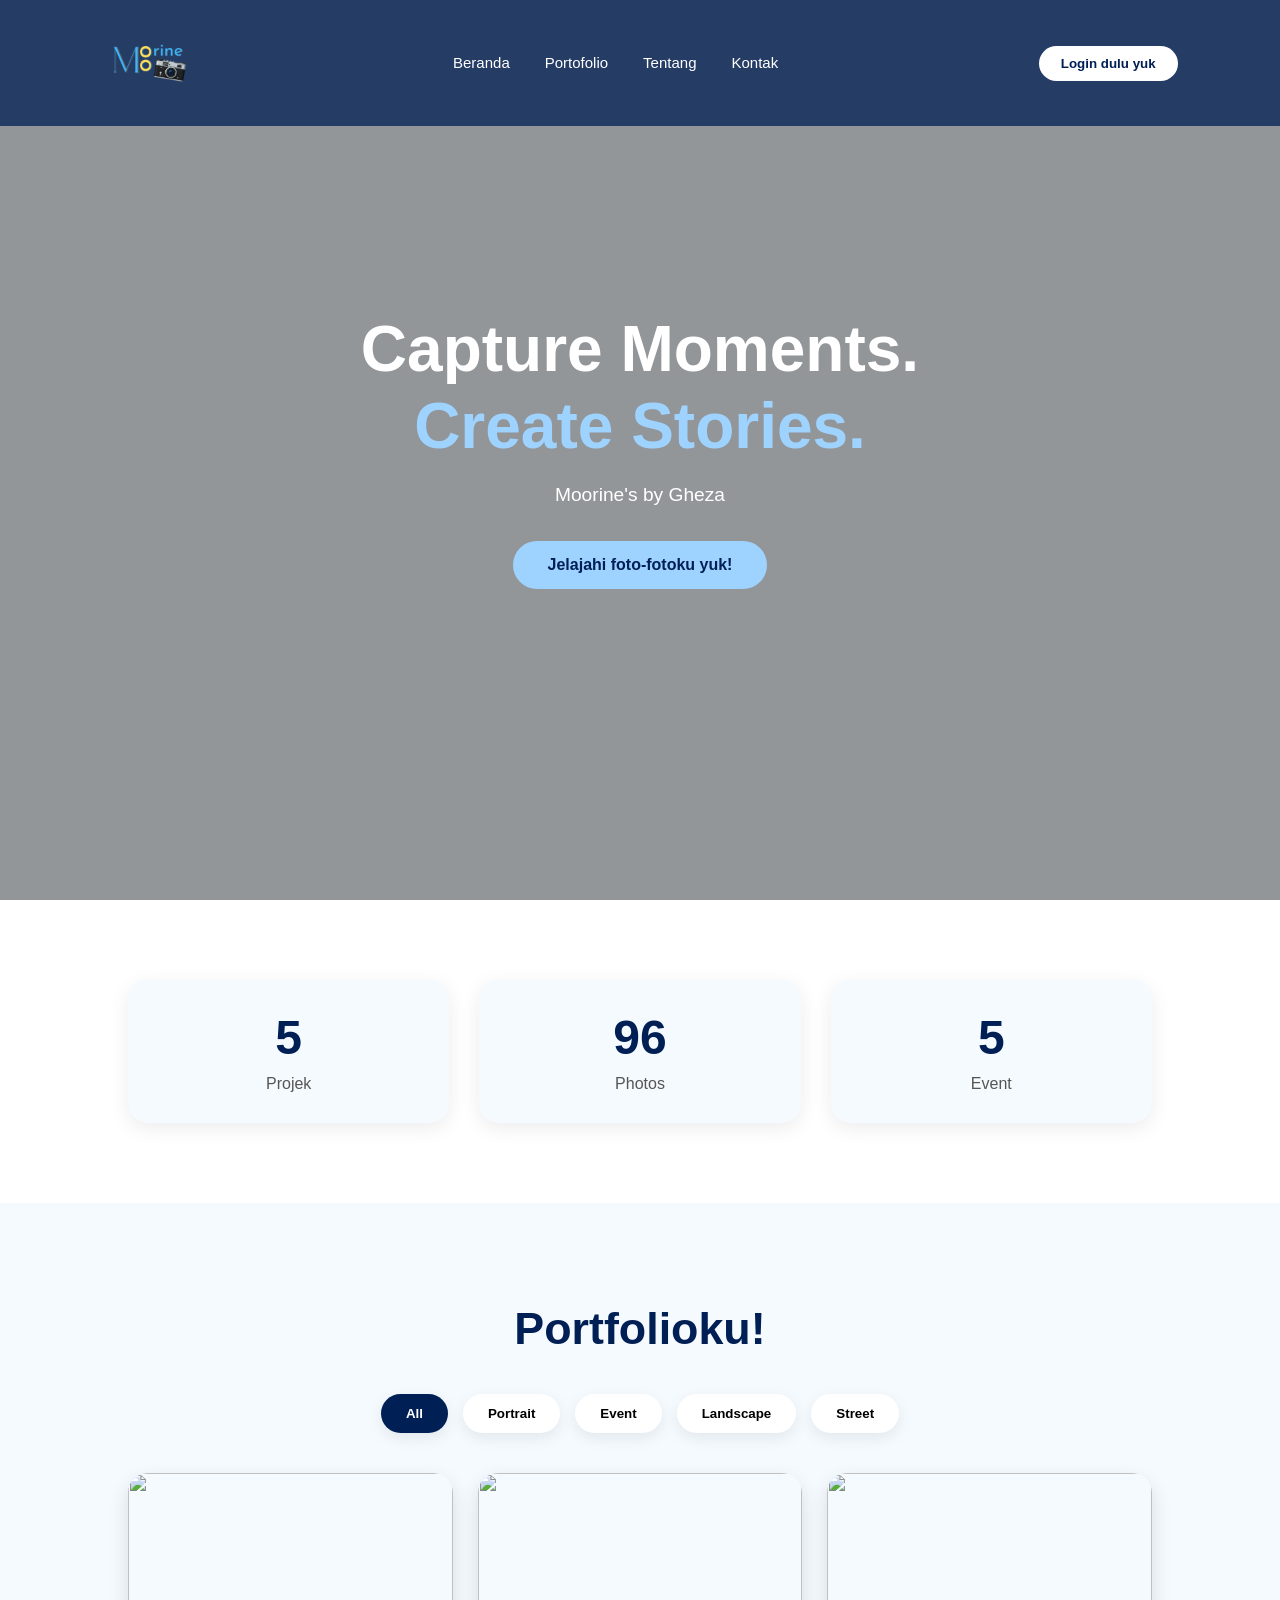
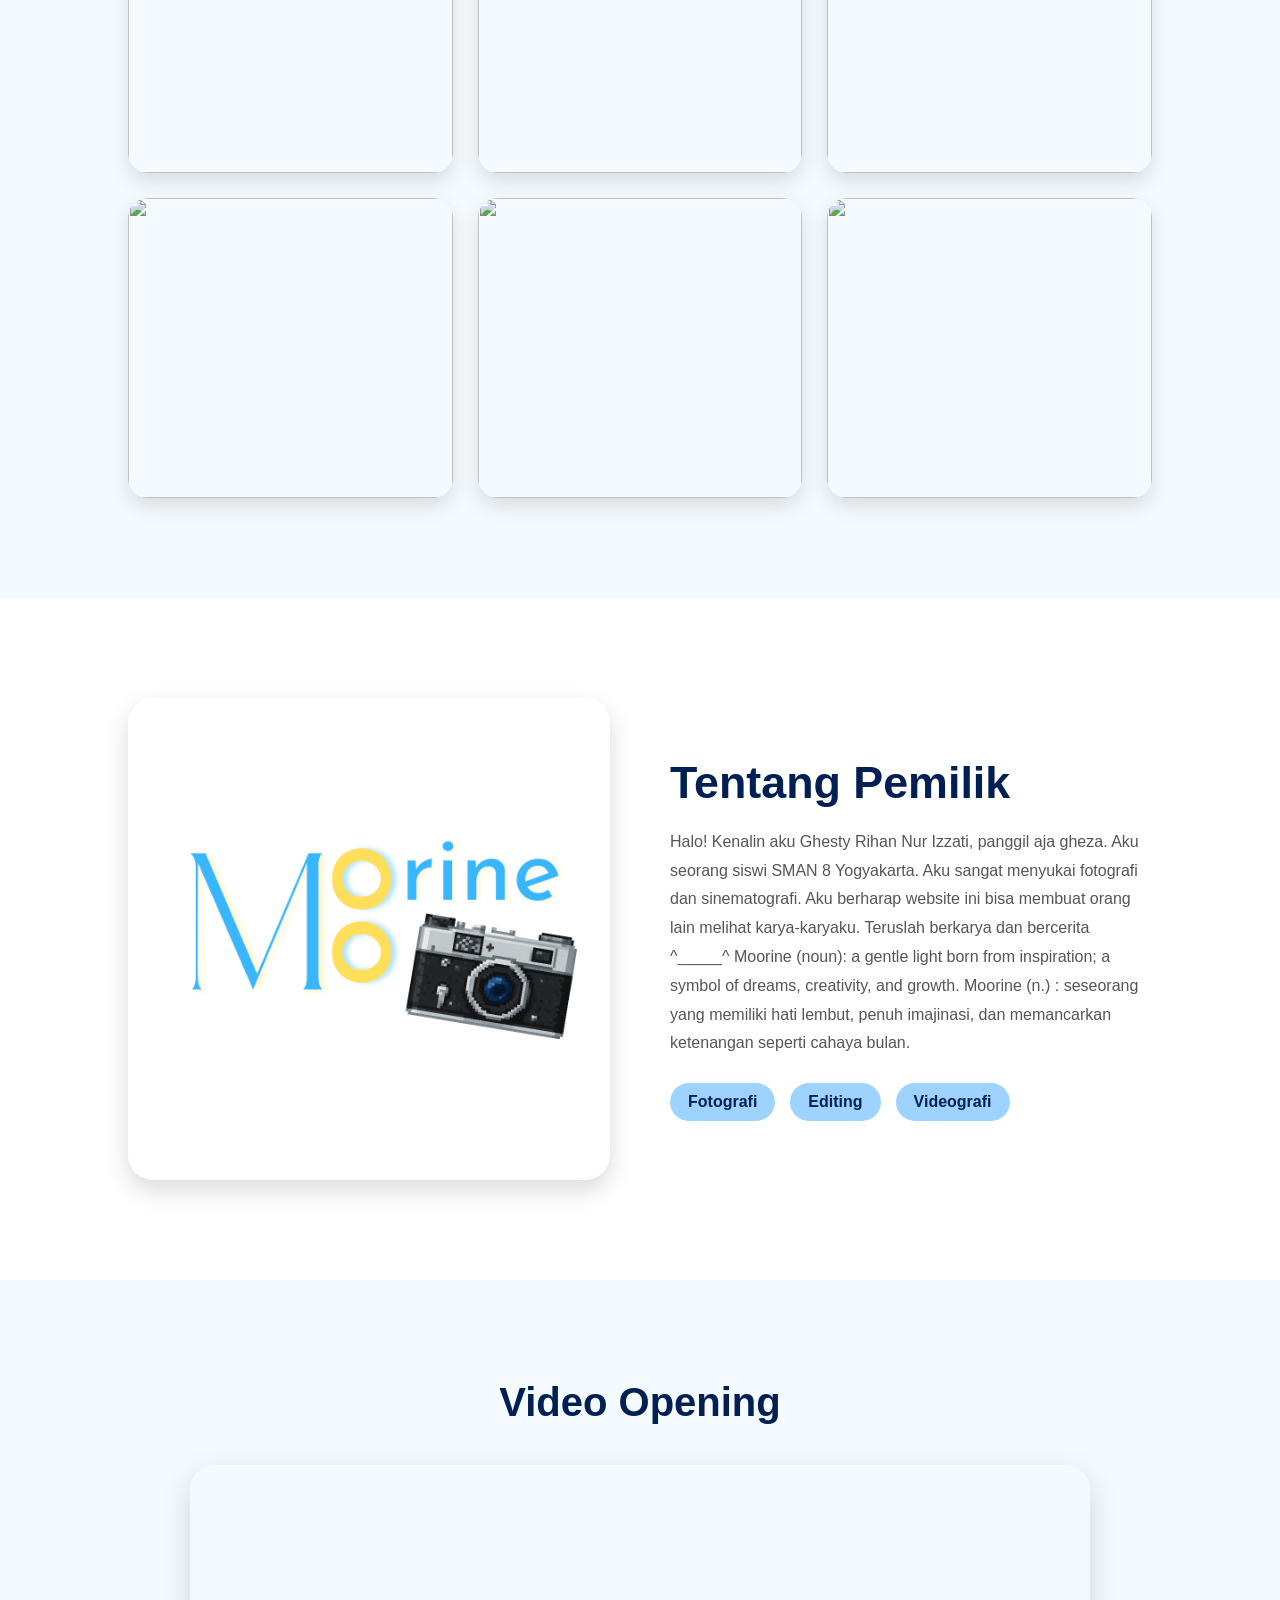
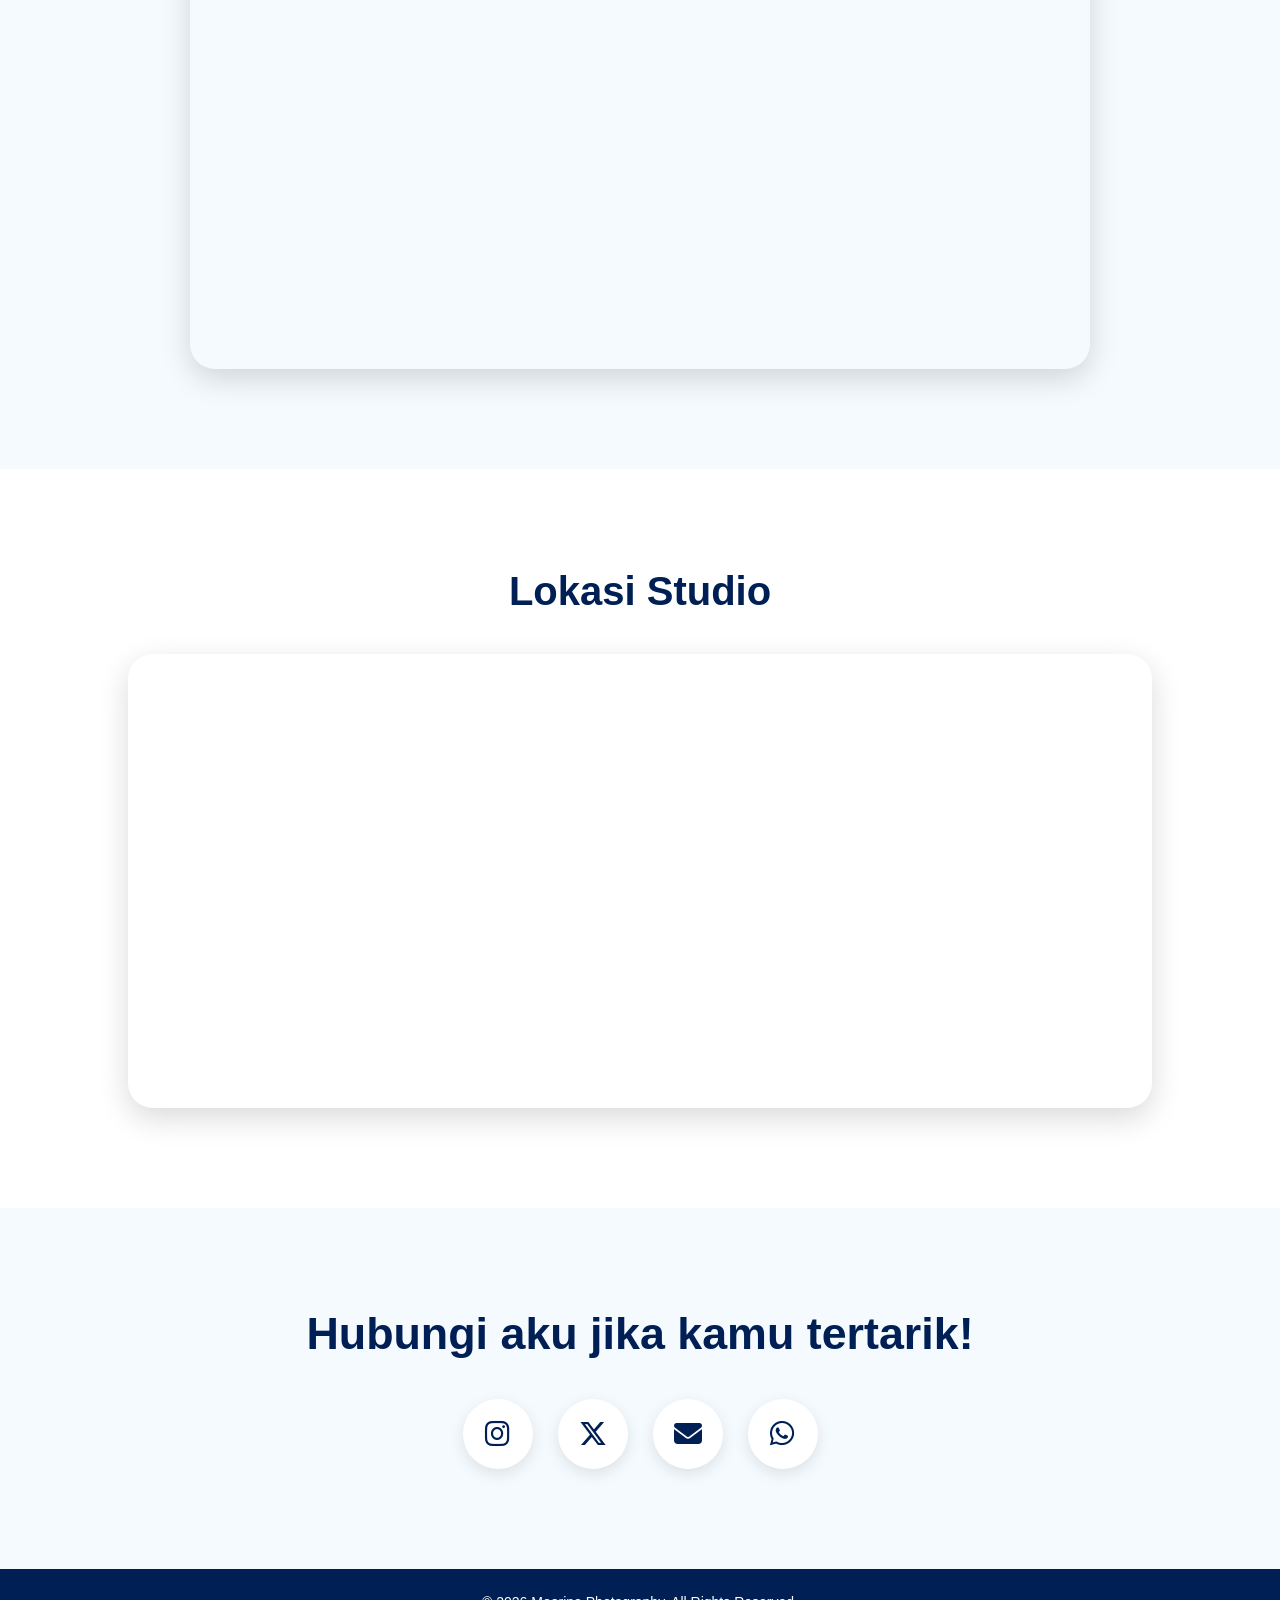
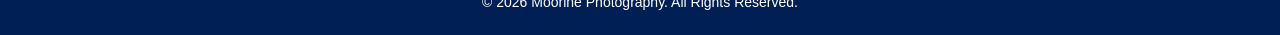
==== commit ecf76bbd: "Update index.html" ====
--- a/index.html
+++ b/index.html
@@ -167,6 +167,9 @@
         <p>
             Halo! Kenalin aku Ghesty Rihan Nur Izzati, panggil aja gheza. Aku seorang siswi SMAN 8 Yogyakarta. Aku sangat menyukai fotografi dan sinematografi. Aku berharap website ini bisa membuat orang lain melihat karya-karyaku. Teruslah berkarya dan bercerita ^_____^
 
+            Moorine (noun): a gentle light born from inspiration; a symbol of dreams, creativity, and growth.
+            Moorine (n.) : seseorang yang memiliki hati lembut, penuh imajinasi, dan memancarkan ketenangan seperti cahaya bulan.
+
         </p>
 
         <div class="skills">
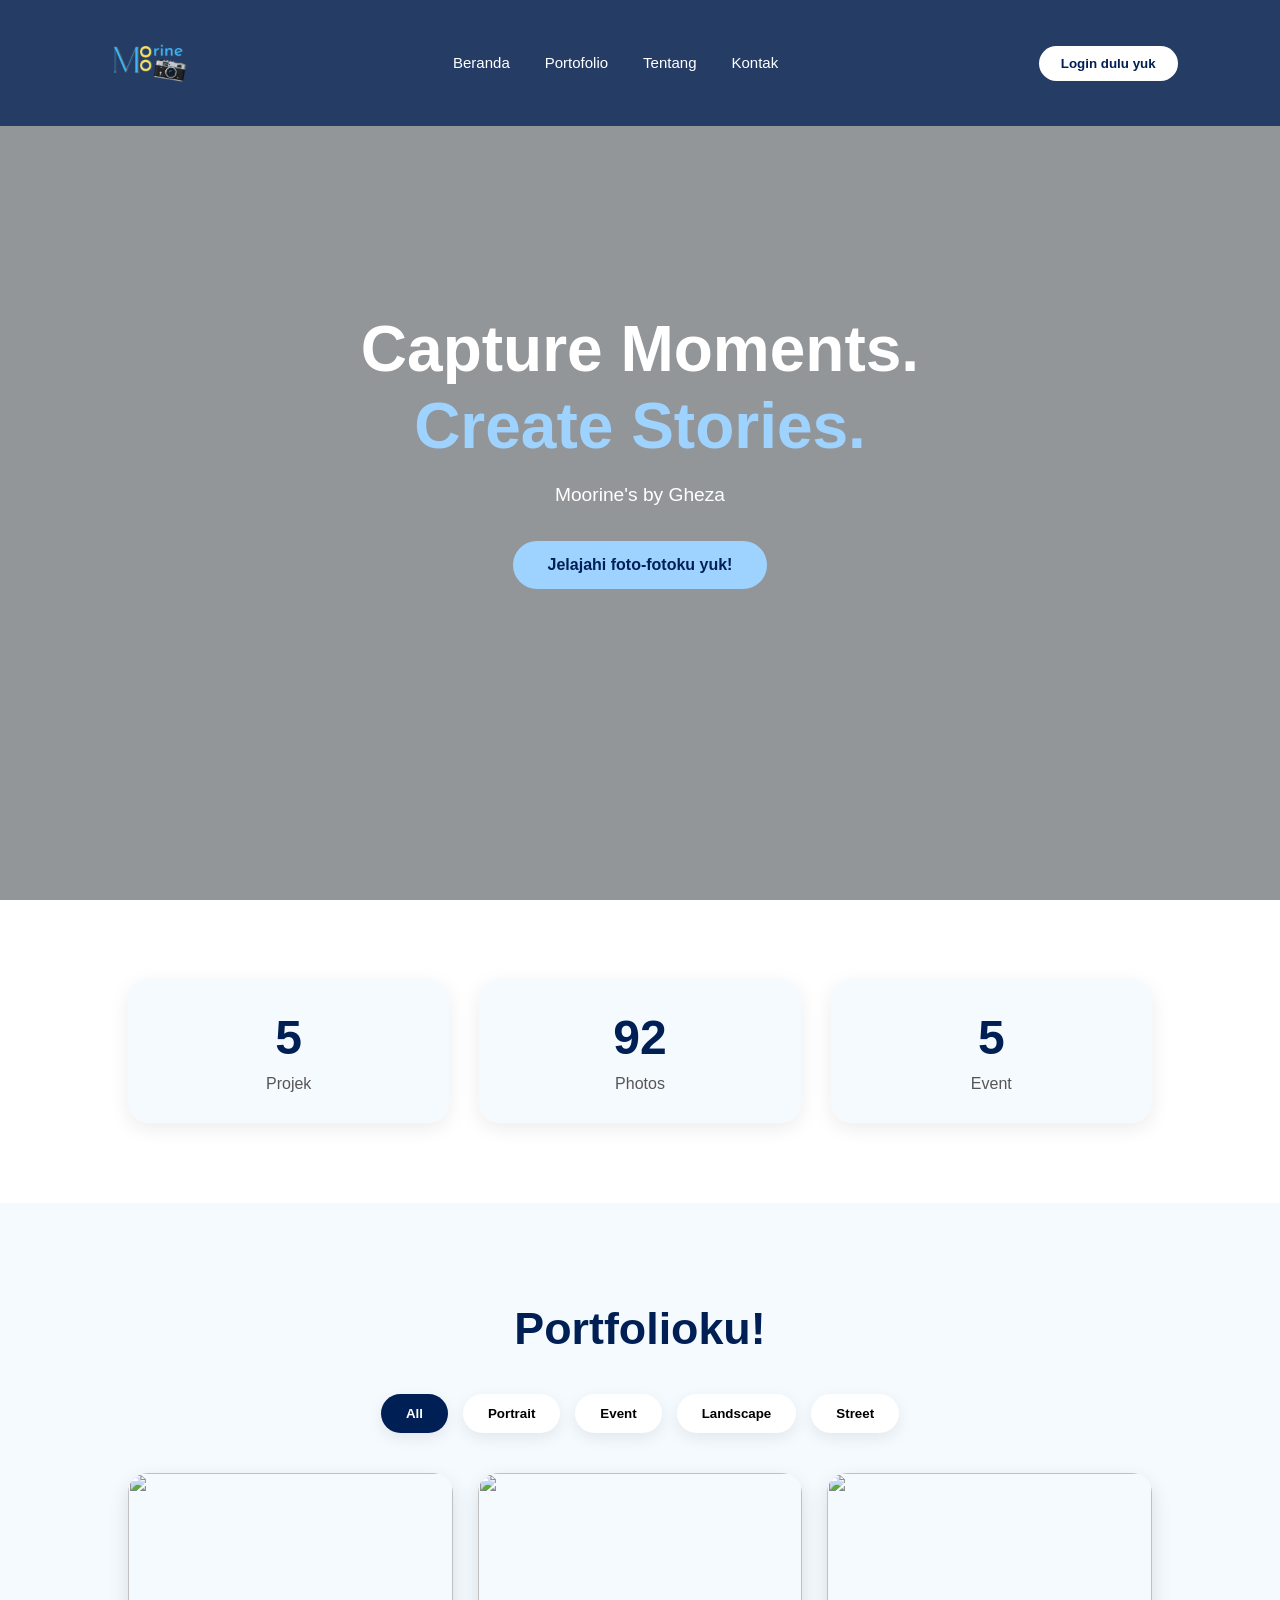
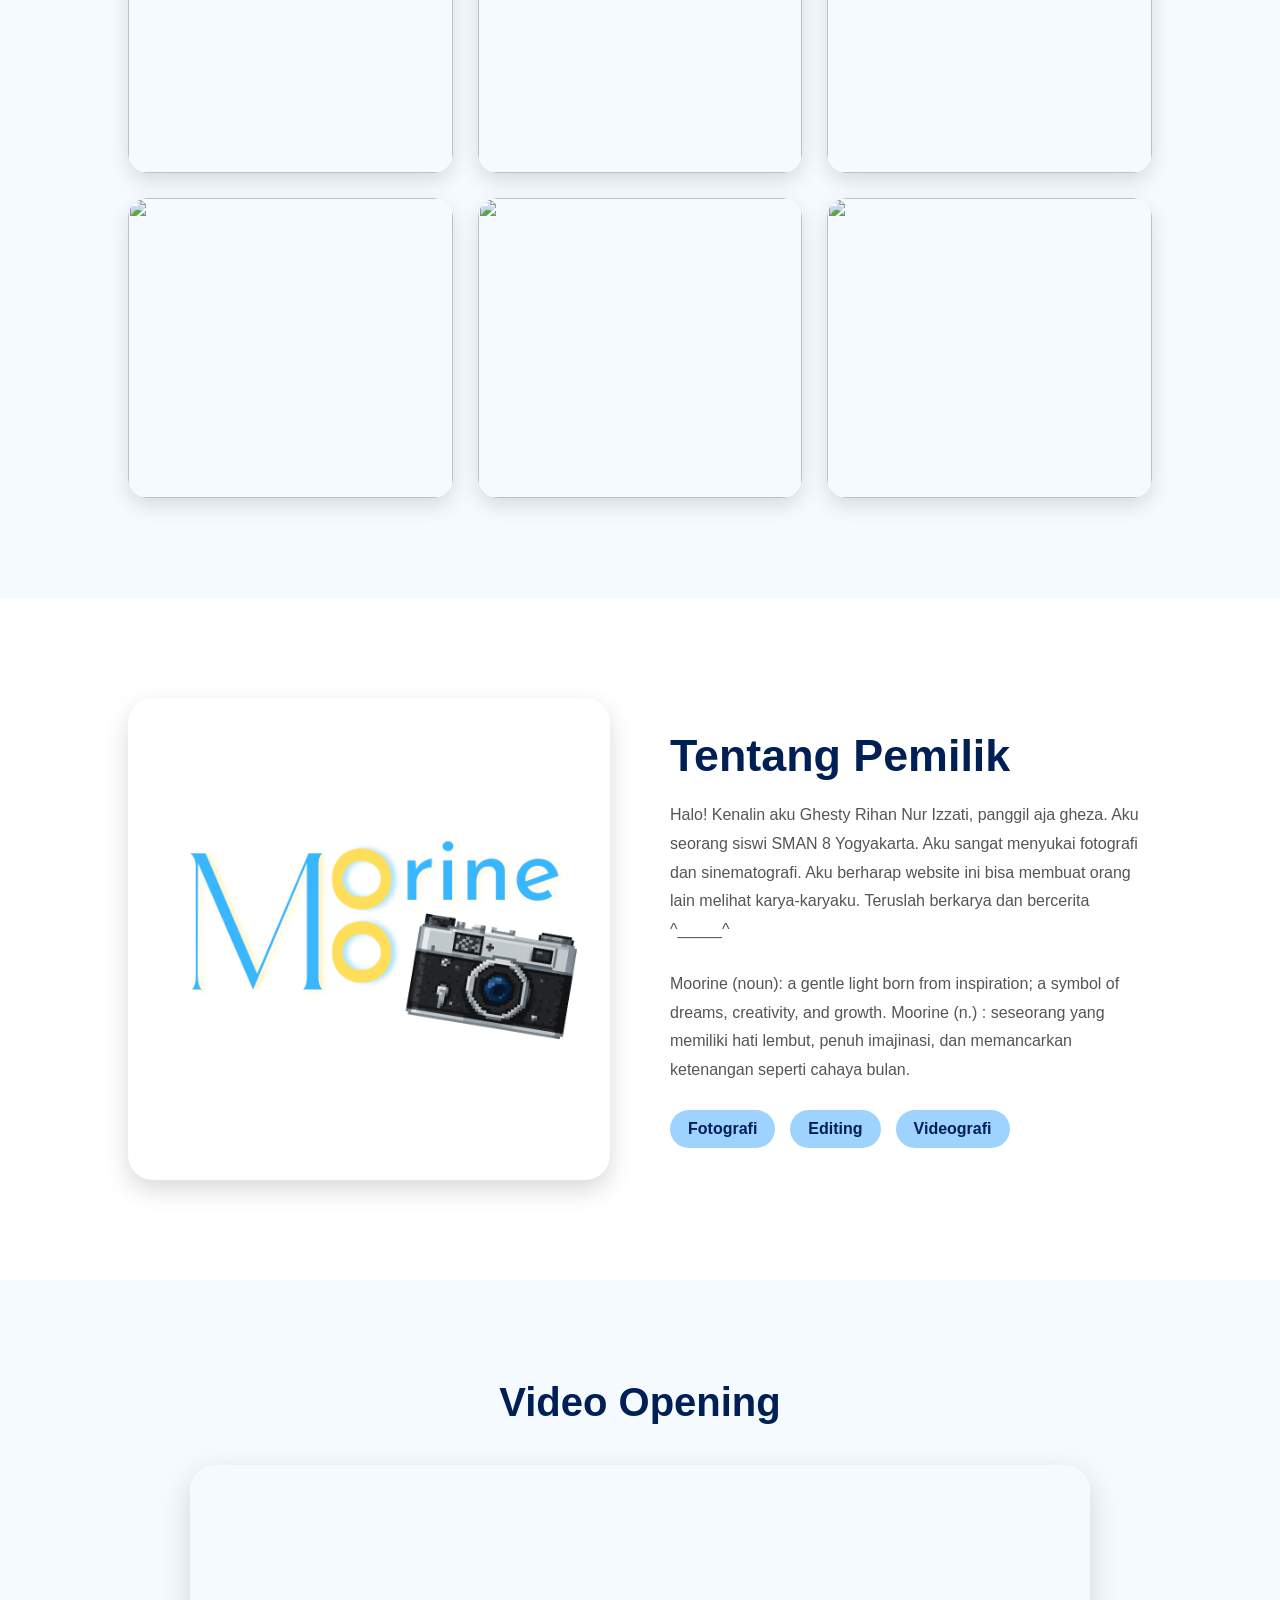
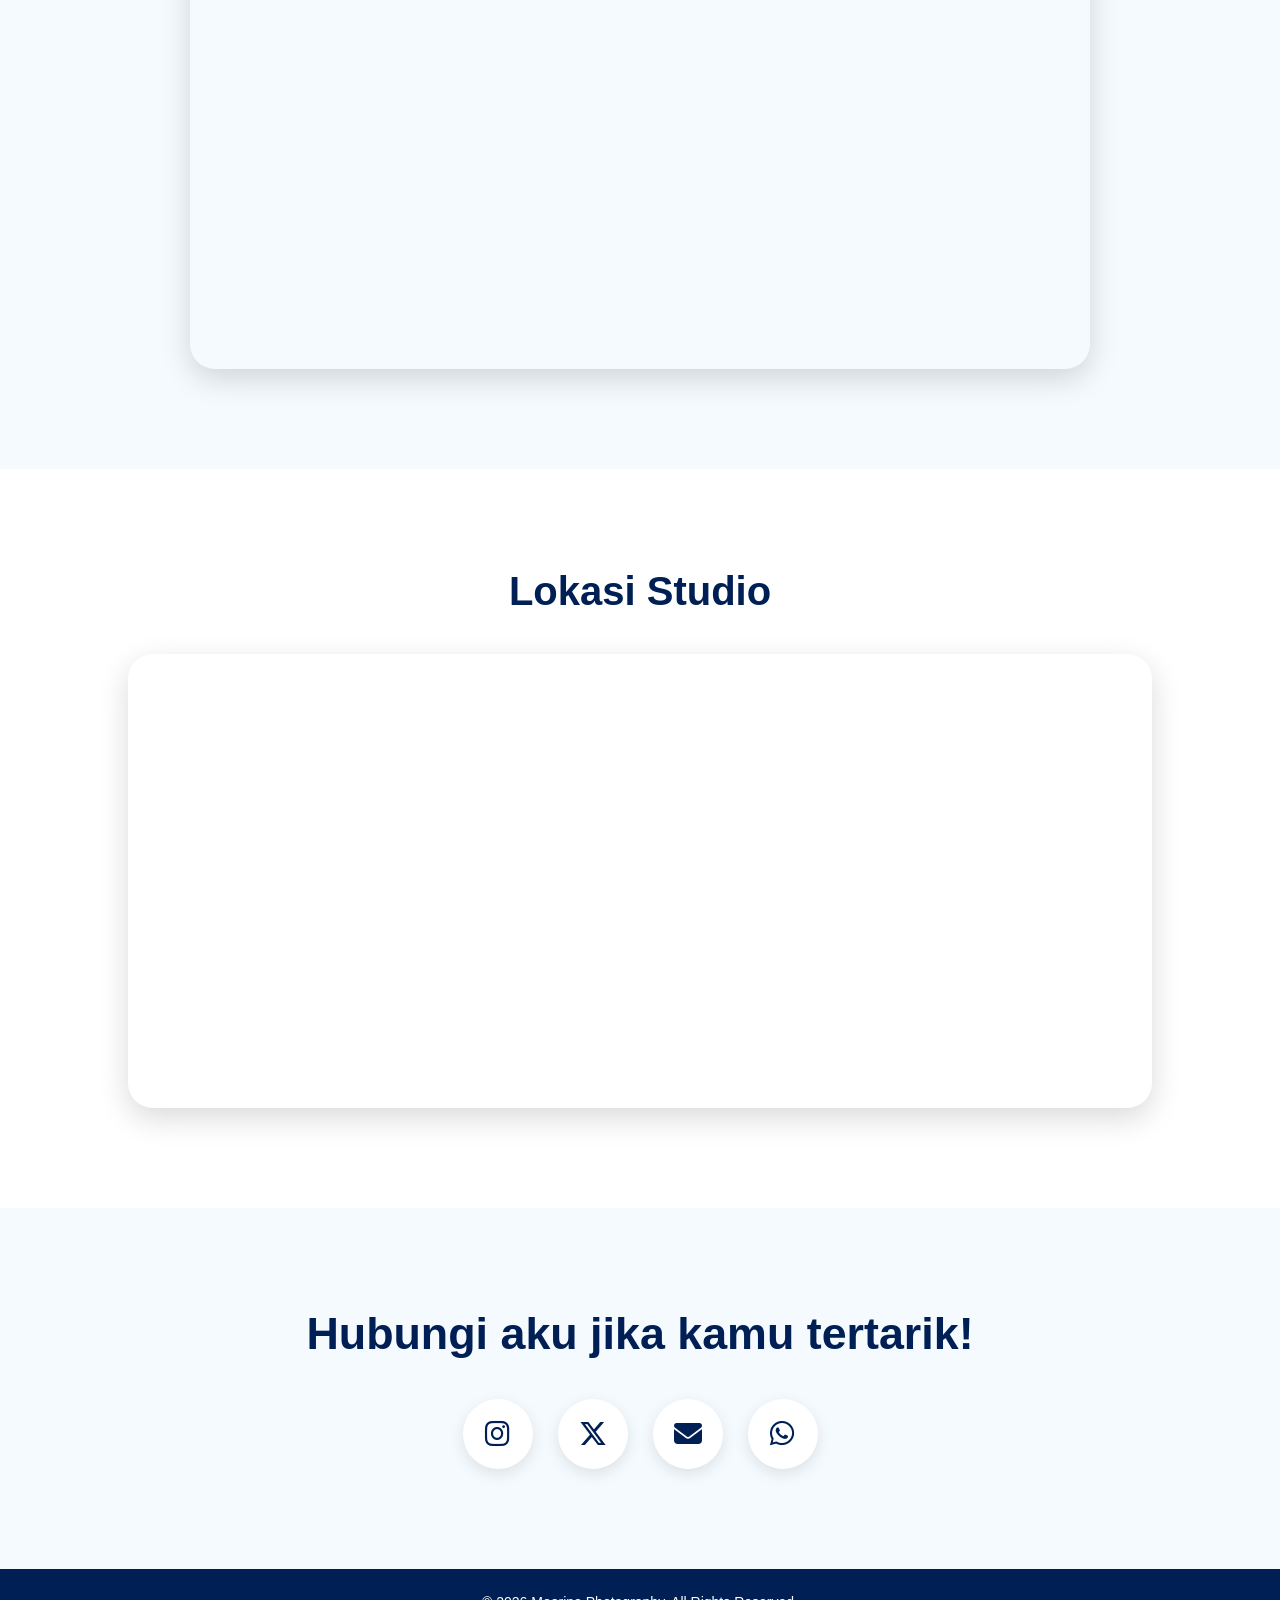
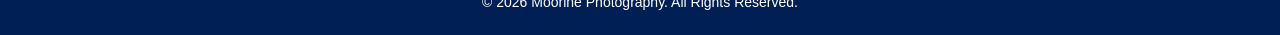
==== commit 6d171c29: "Update index.html" ====
--- a/index.html
+++ b/index.html
@@ -165,8 +165,9 @@
         <h2>Tentang Pemilik</h2>
 
         <p>
-            Halo! Kenalin aku Ghesty Rihan Nur Izzati, panggil aja gheza. Aku seorang siswi SMAN 8 Yogyakarta. Aku sangat menyukai fotografi dan sinematografi. Aku berharap website ini bisa membuat orang lain melihat karya-karyaku. Teruslah berkarya dan bercerita ^_____^
-
+            Halo! Kenalin aku Ghesty Rihan Nur Izzati, panggil aja gheza. Aku seorang siswi SMAN 8 Yogyakarta. Aku sangat menyukai fotografi dan sinematografi. Aku berharap website ini bisa membuat orang lain melihat karya-karyaku. Teruslah berkarya dan bercerita ^_____^ </p>
+
+        <p>
             Moorine (noun): a gentle light born from inspiration; a symbol of dreams, creativity, and growth.
             Moorine (n.) : seseorang yang memiliki hati lembut, penuh imajinasi, dan memancarkan ketenangan seperti cahaya bulan.
 
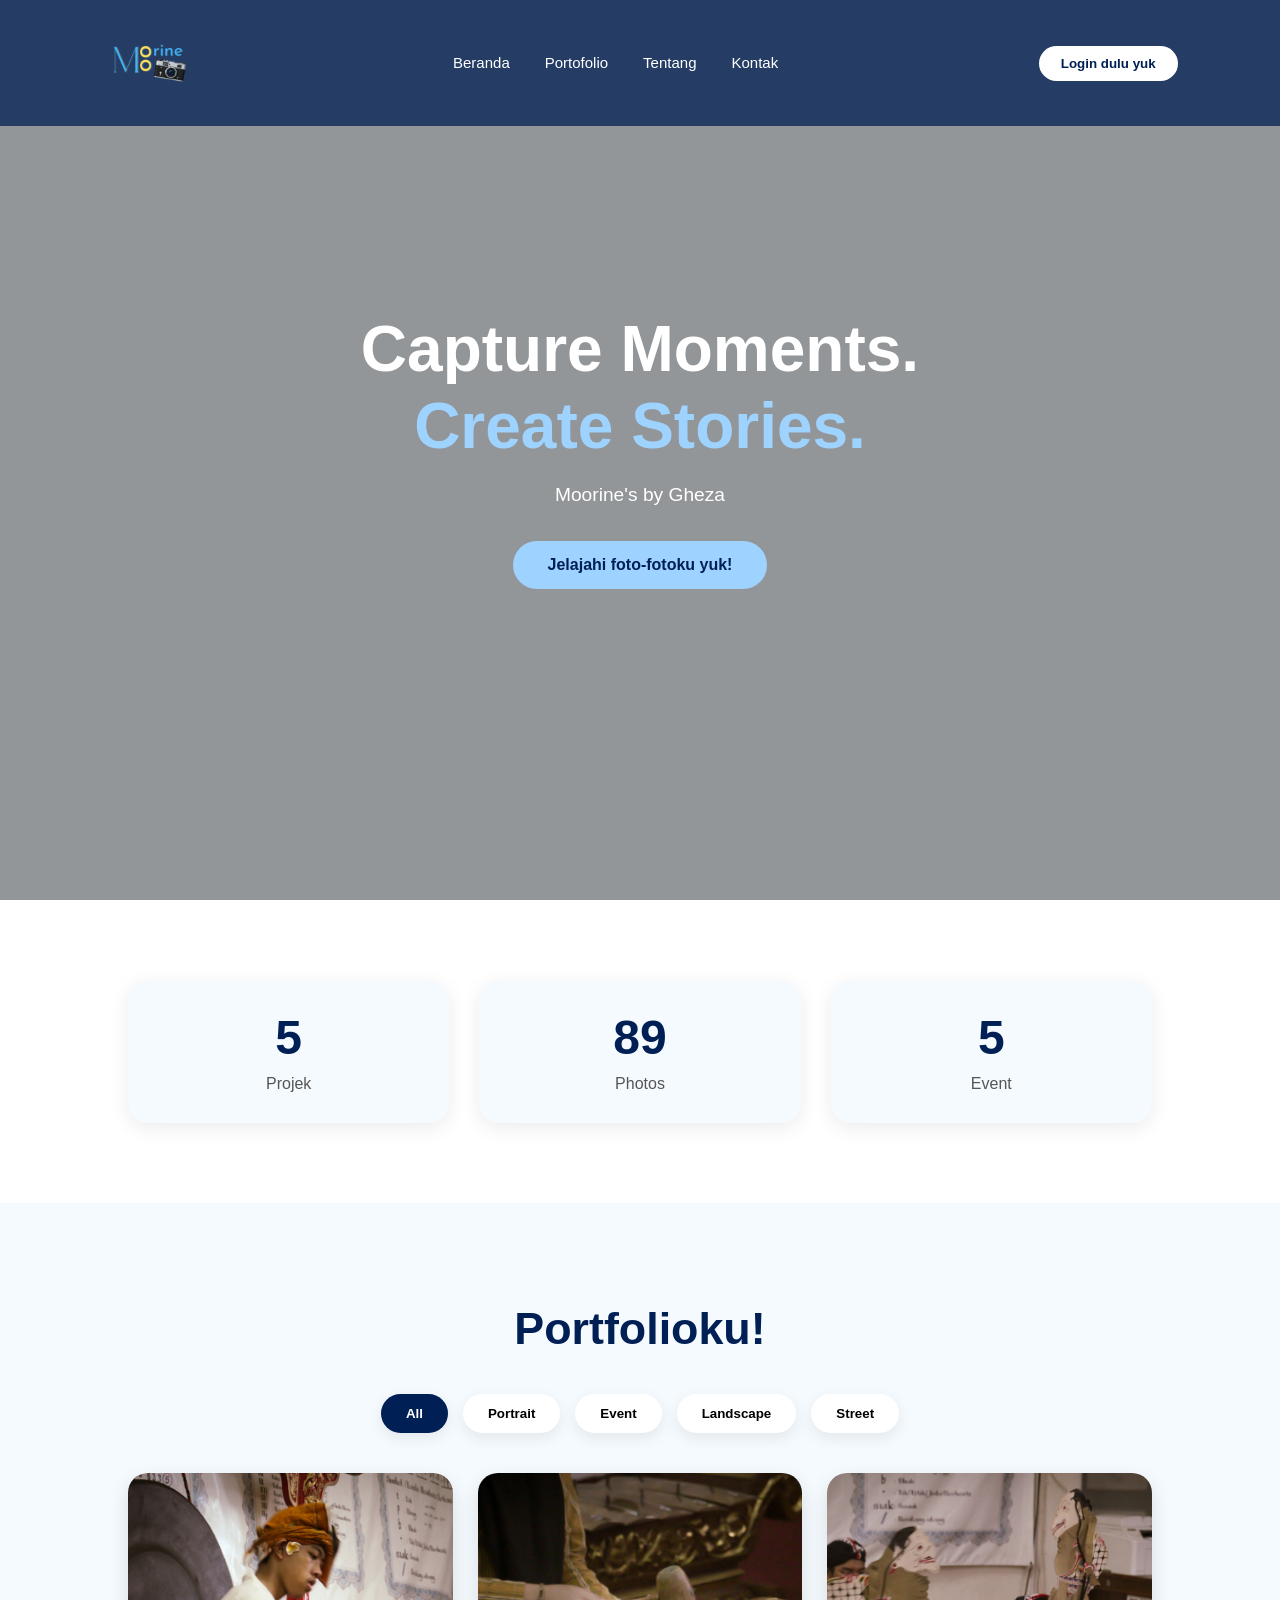
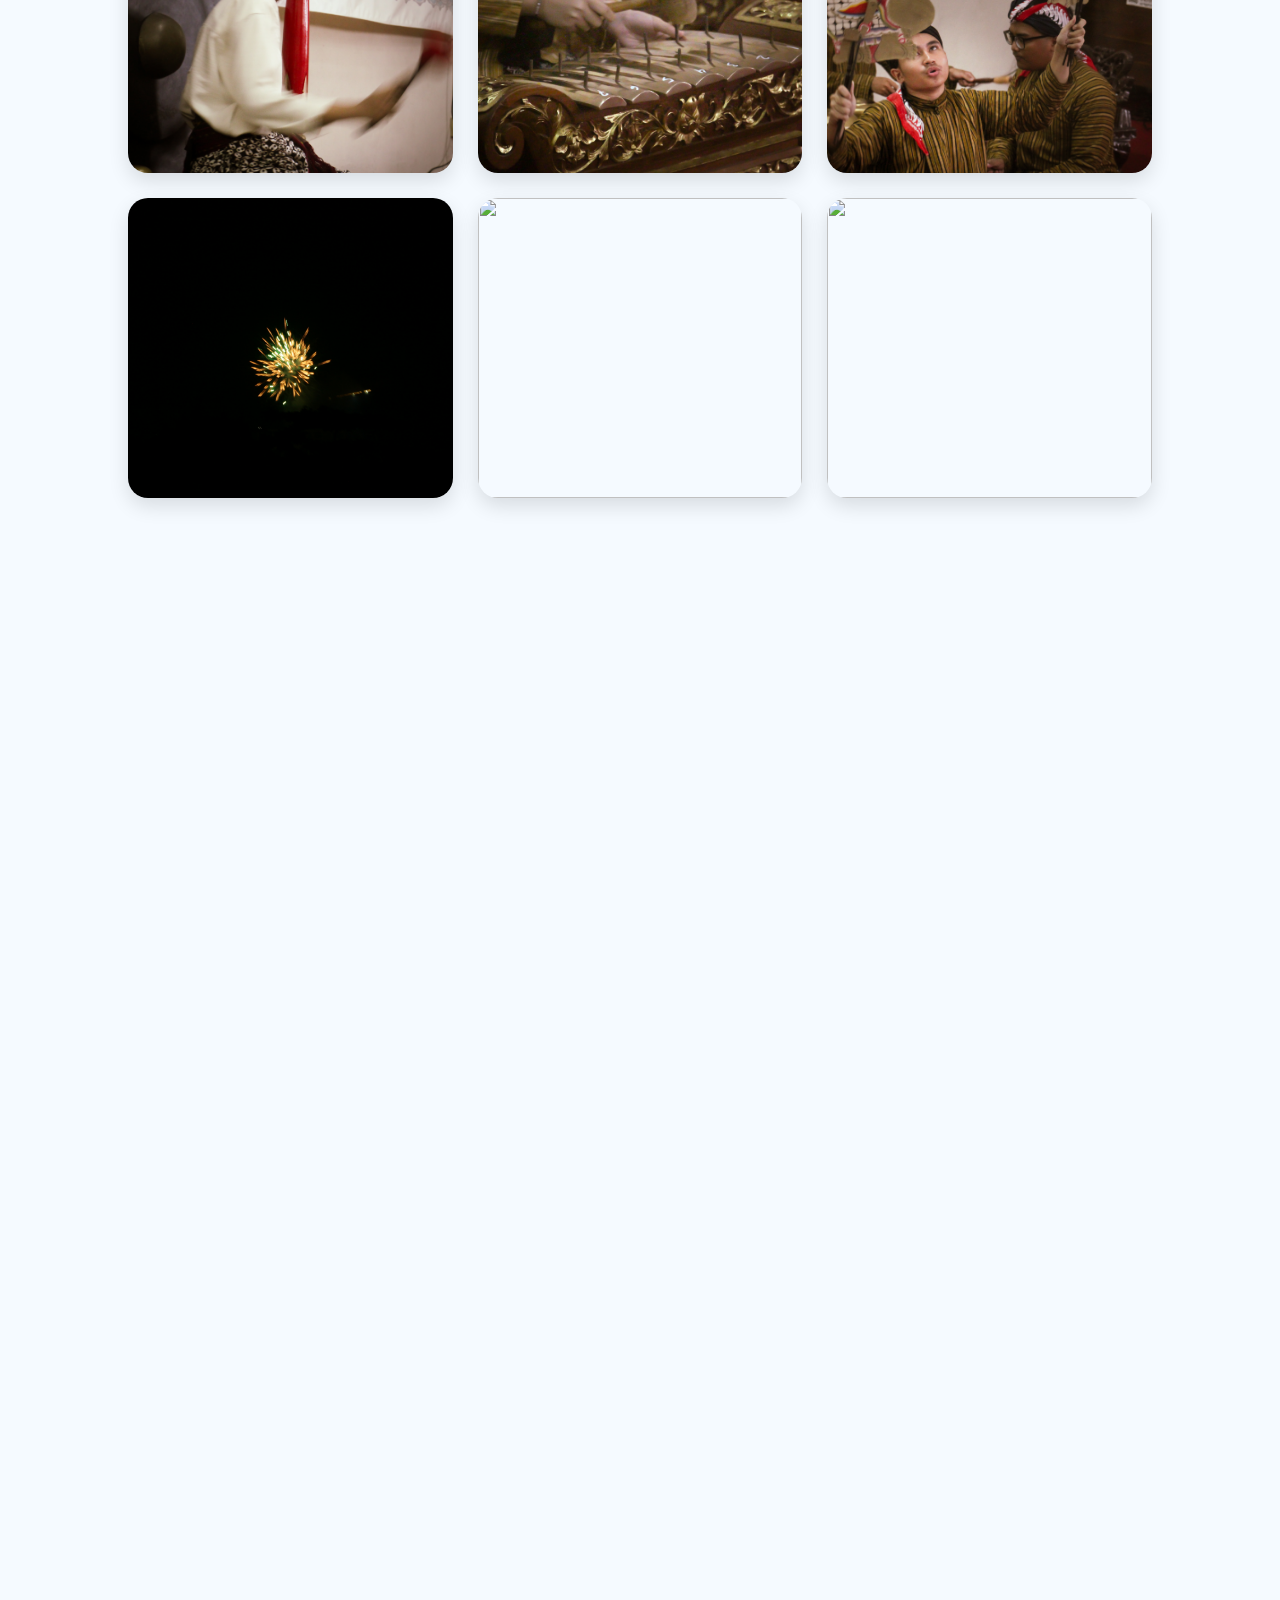
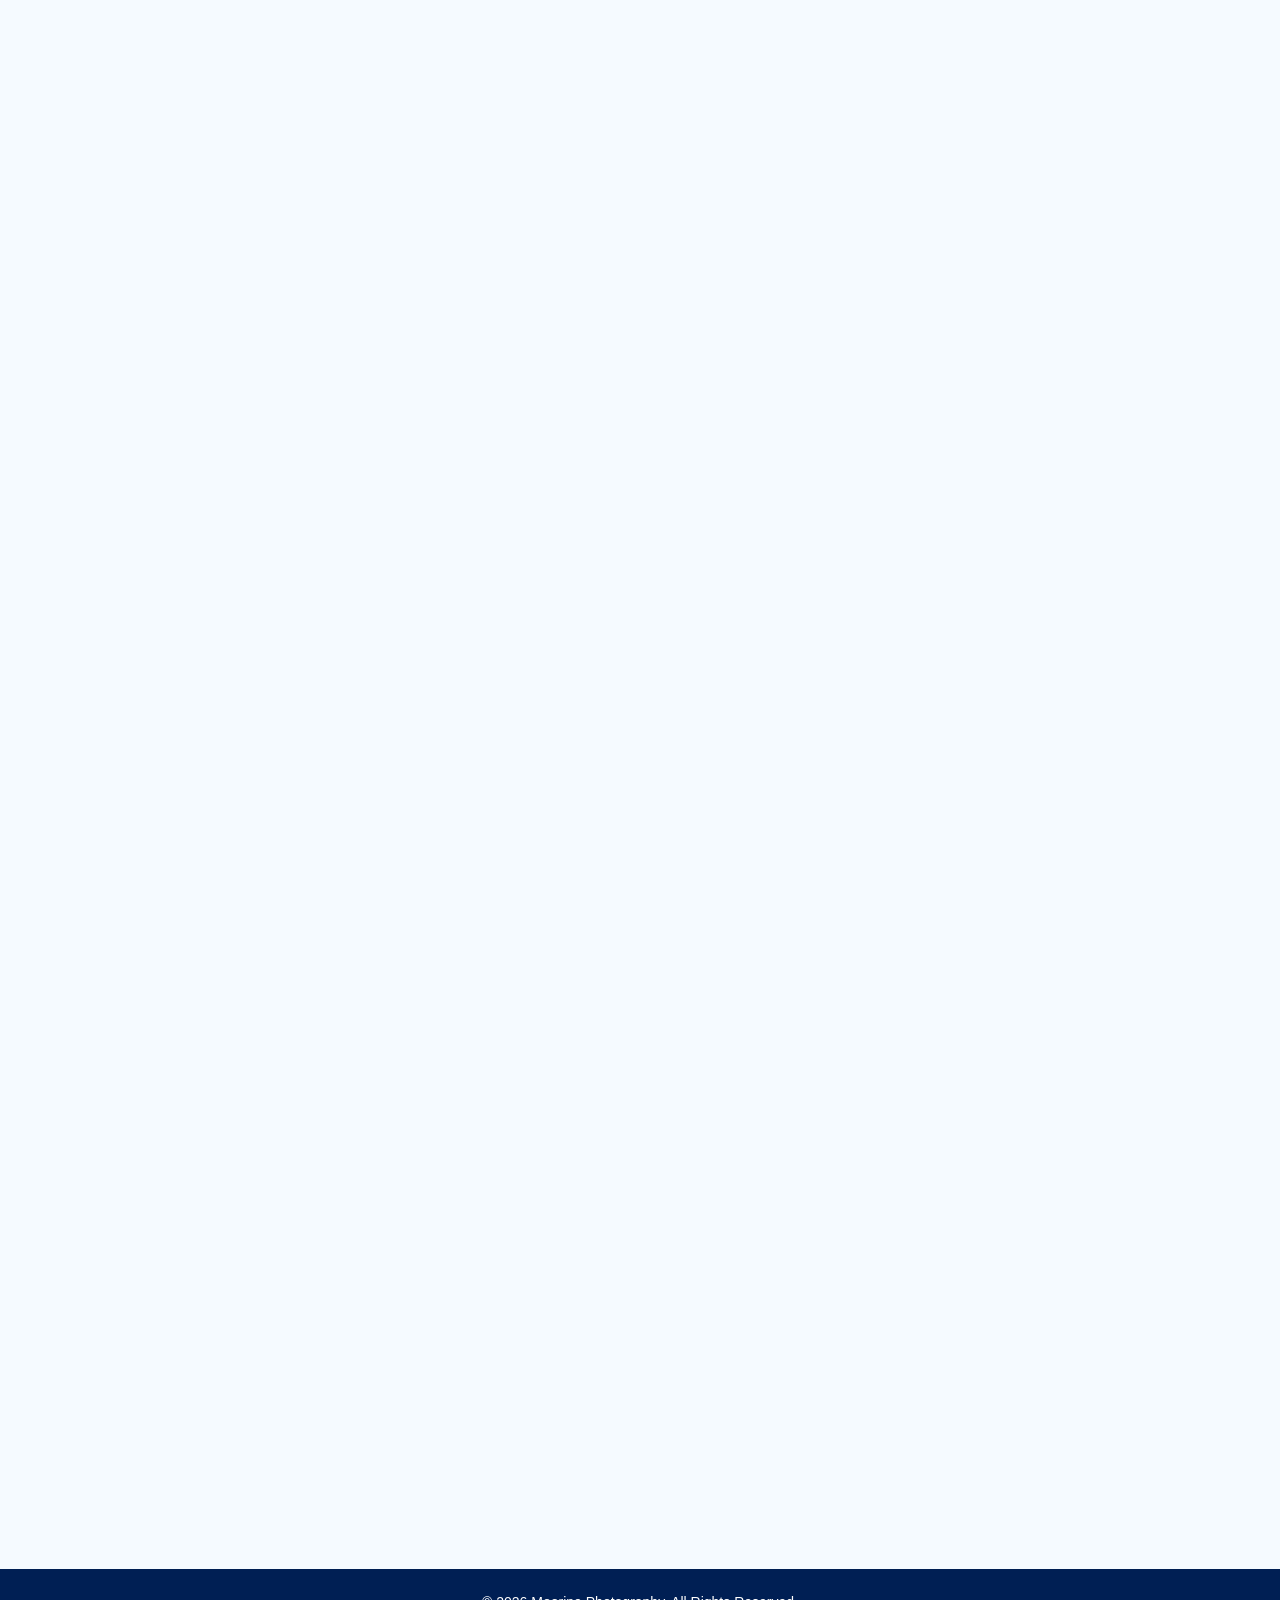
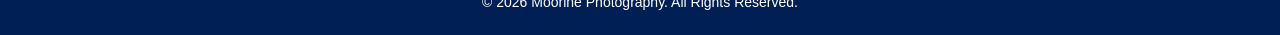
==== commit 7b7b67d4: "Update index.html" ====
--- a/index.html
+++ b/index.html
@@ -139,10 +139,10 @@
 
     <div class="gallery">
 
-        <img src="assets/foto1.jpg" alt="">
-        <img src="assets/foto2.jpg" alt="">
-        <img src="assets/foto3.jpg" alt="">
-        <img src="assets/foto4.jpg" alt="">
+        <img src="assets/IMG_9494.jpg" alt="">
+        <img src="assets/IMG_9396.jpg" alt="">
+        <img src="assets/IMG_9353.jpg" alt="">
+        <img src="assets/IMG_8822.JPG" alt="">
         <img src="assets/foto5.jpg" alt="">
         <img src="assets/foto6.jpg" alt="">
 
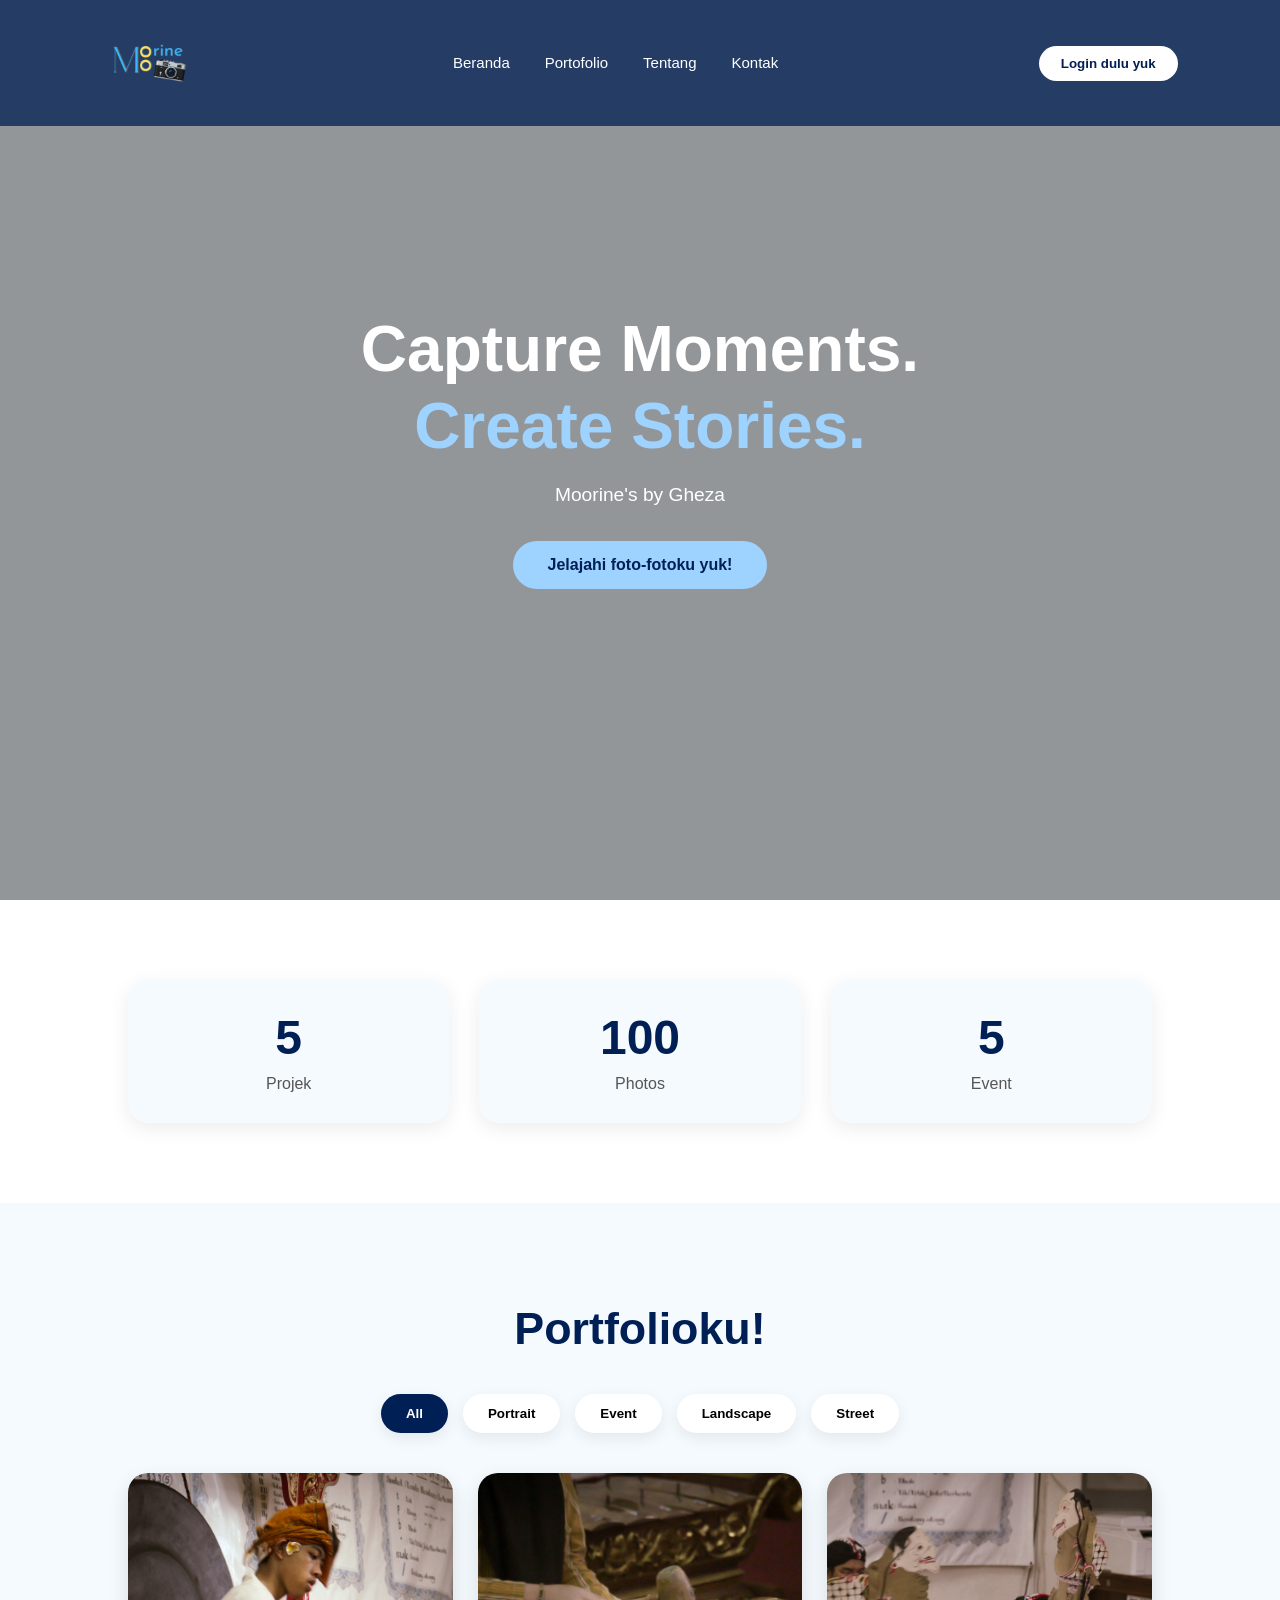
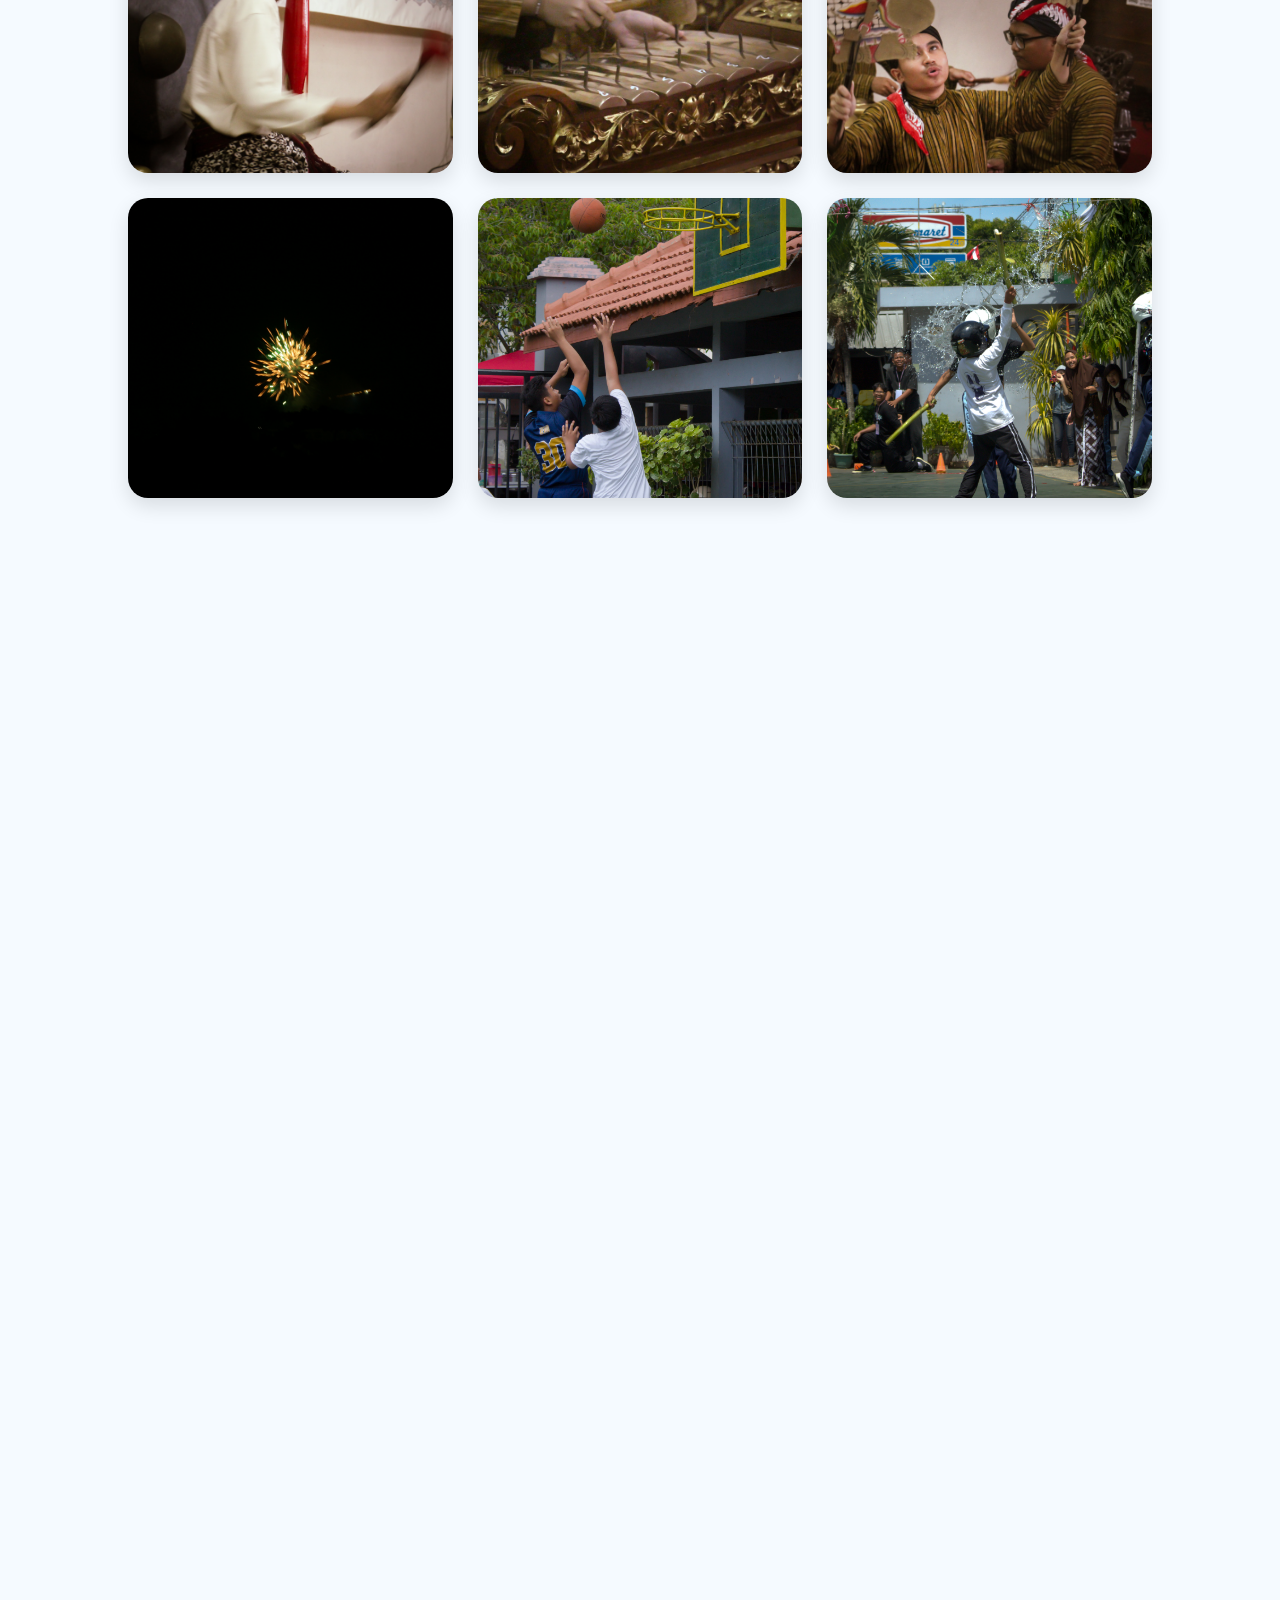
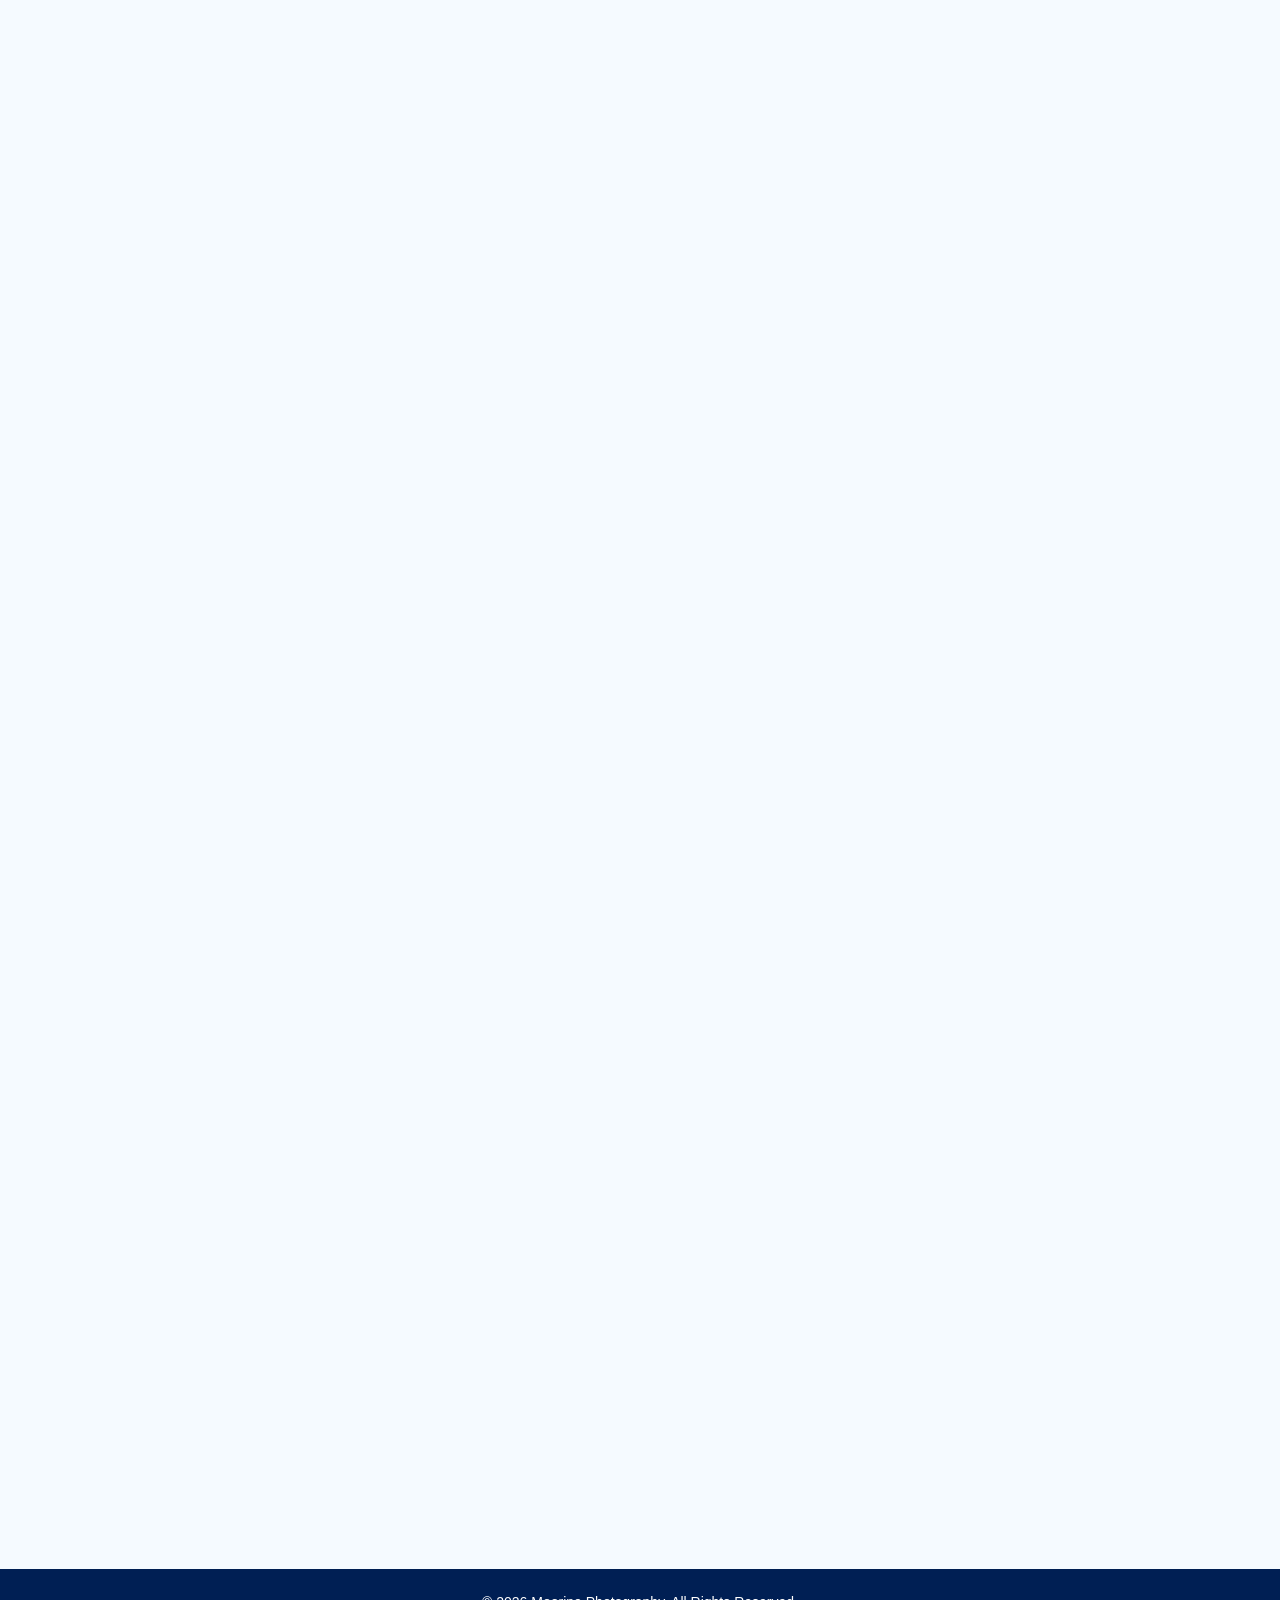
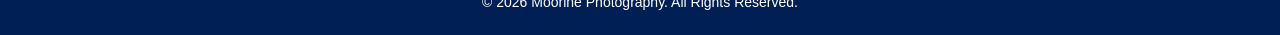
==== commit d6679686: "Update index.html" ====
--- a/index.html
+++ b/index.html
@@ -143,8 +143,8 @@
         <img src="assets/IMG_9396.jpg" alt="">
         <img src="assets/IMG_9353.jpg" alt="">
         <img src="assets/IMG_8822.JPG" alt="">
-        <img src="assets/foto5.jpg" alt="">
-        <img src="assets/foto6.jpg" alt="">
+        <img src="assets/Ghesty Rihan Nur Izzati_XE6 (3).jpg" alt="">
+        <img src="assets/Ghesty Rihan Nur Izzati_XE6 (1).jpg" alt="">
 
     </div>
 
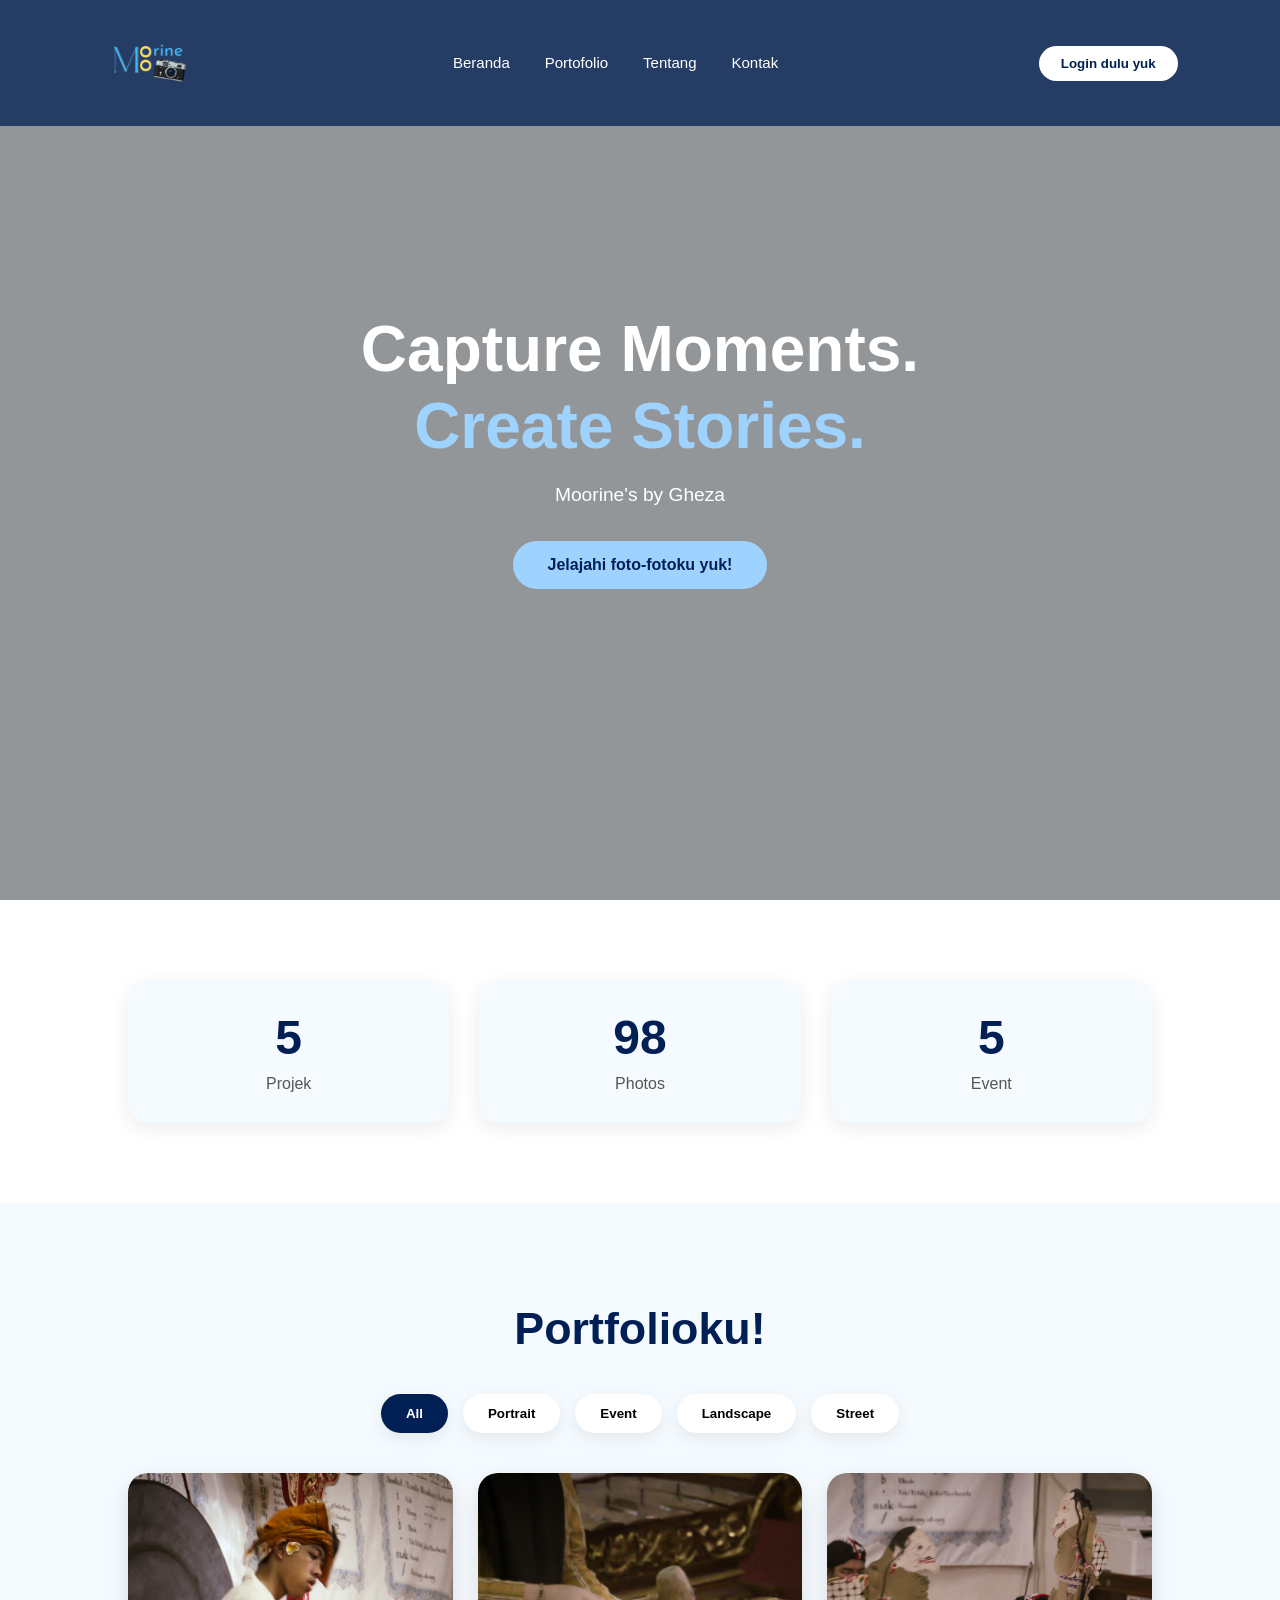
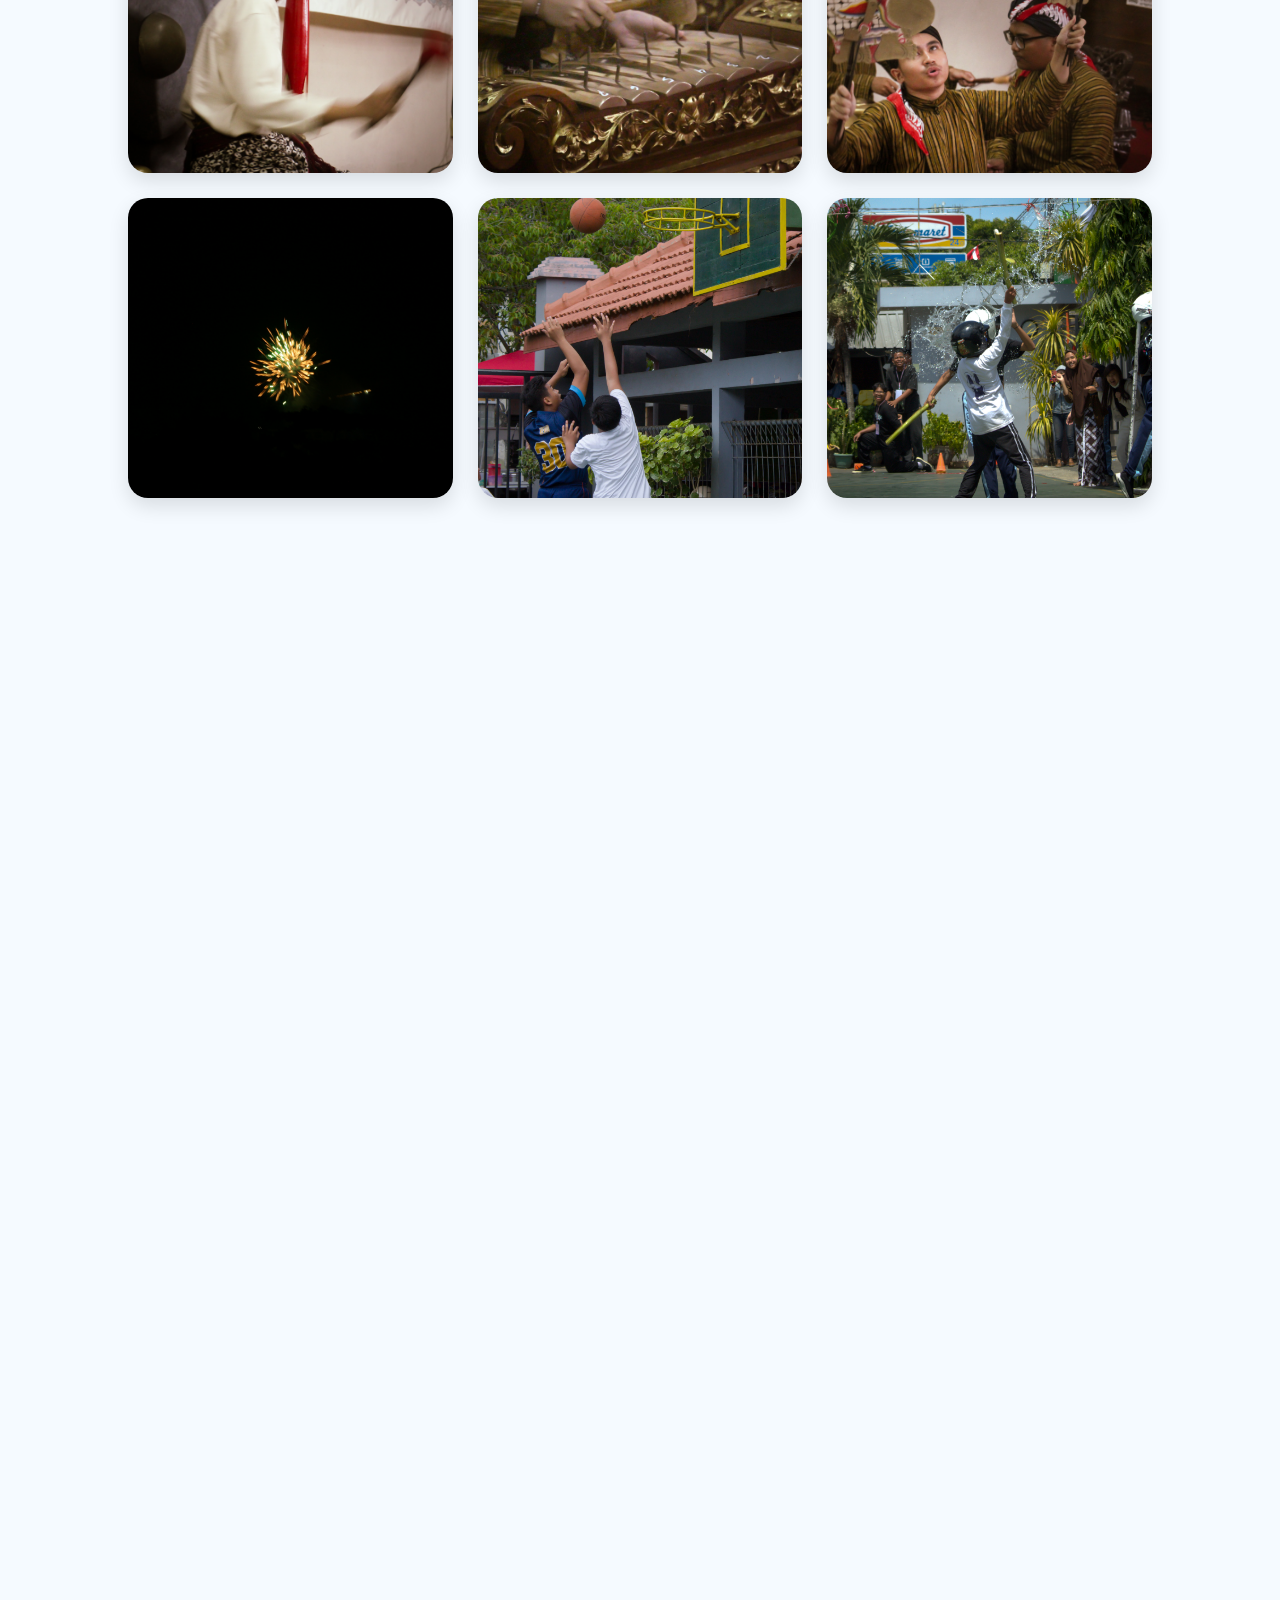
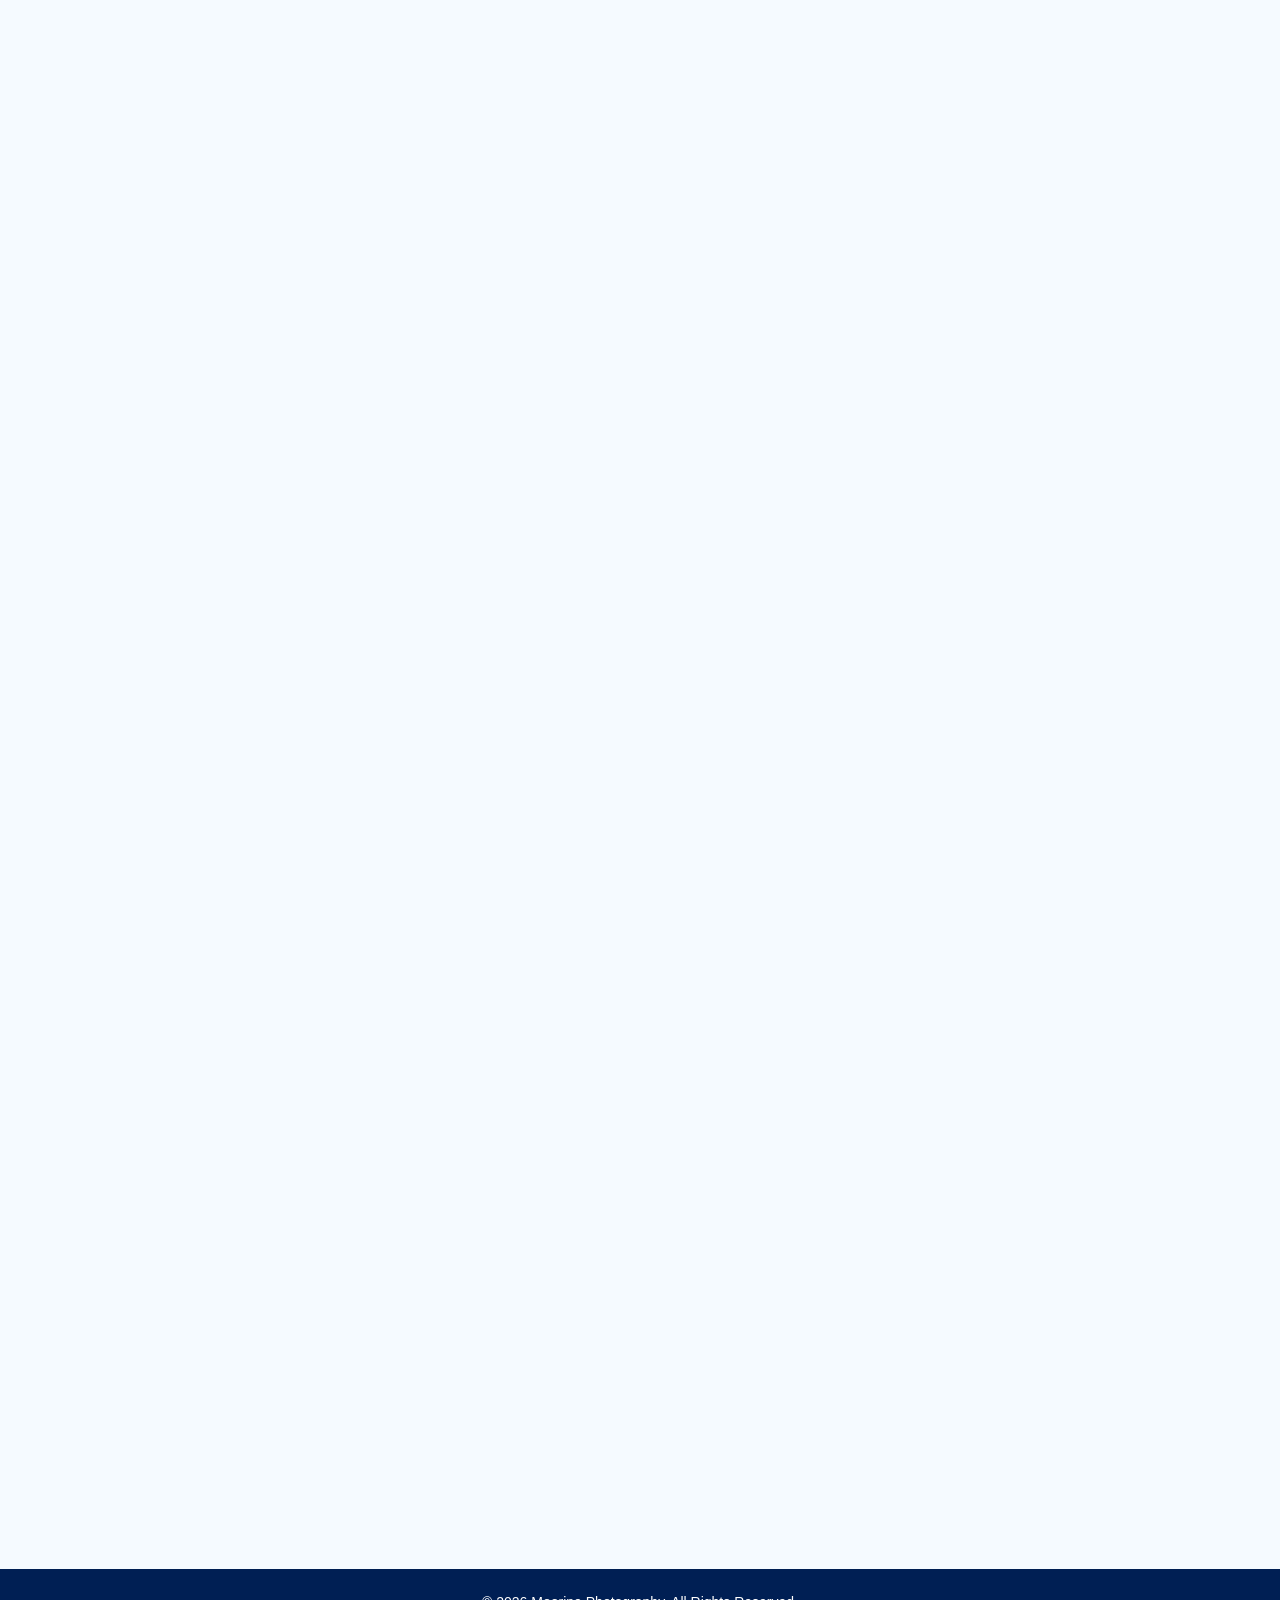
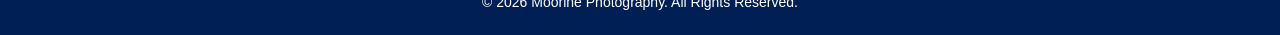
==== commit b520cb87: "Update index.html" ====
--- a/index.html
+++ b/index.html
@@ -169,8 +169,9 @@
 
         <p>
             Moorine (noun): a gentle light born from inspiration; a symbol of dreams, creativity, and growth.
+        </p>
+        <p>
             Moorine (n.) : seseorang yang memiliki hati lembut, penuh imajinasi, dan memancarkan ketenangan seperti cahaya bulan.
-
         </p>
 
         <div class="skills">
